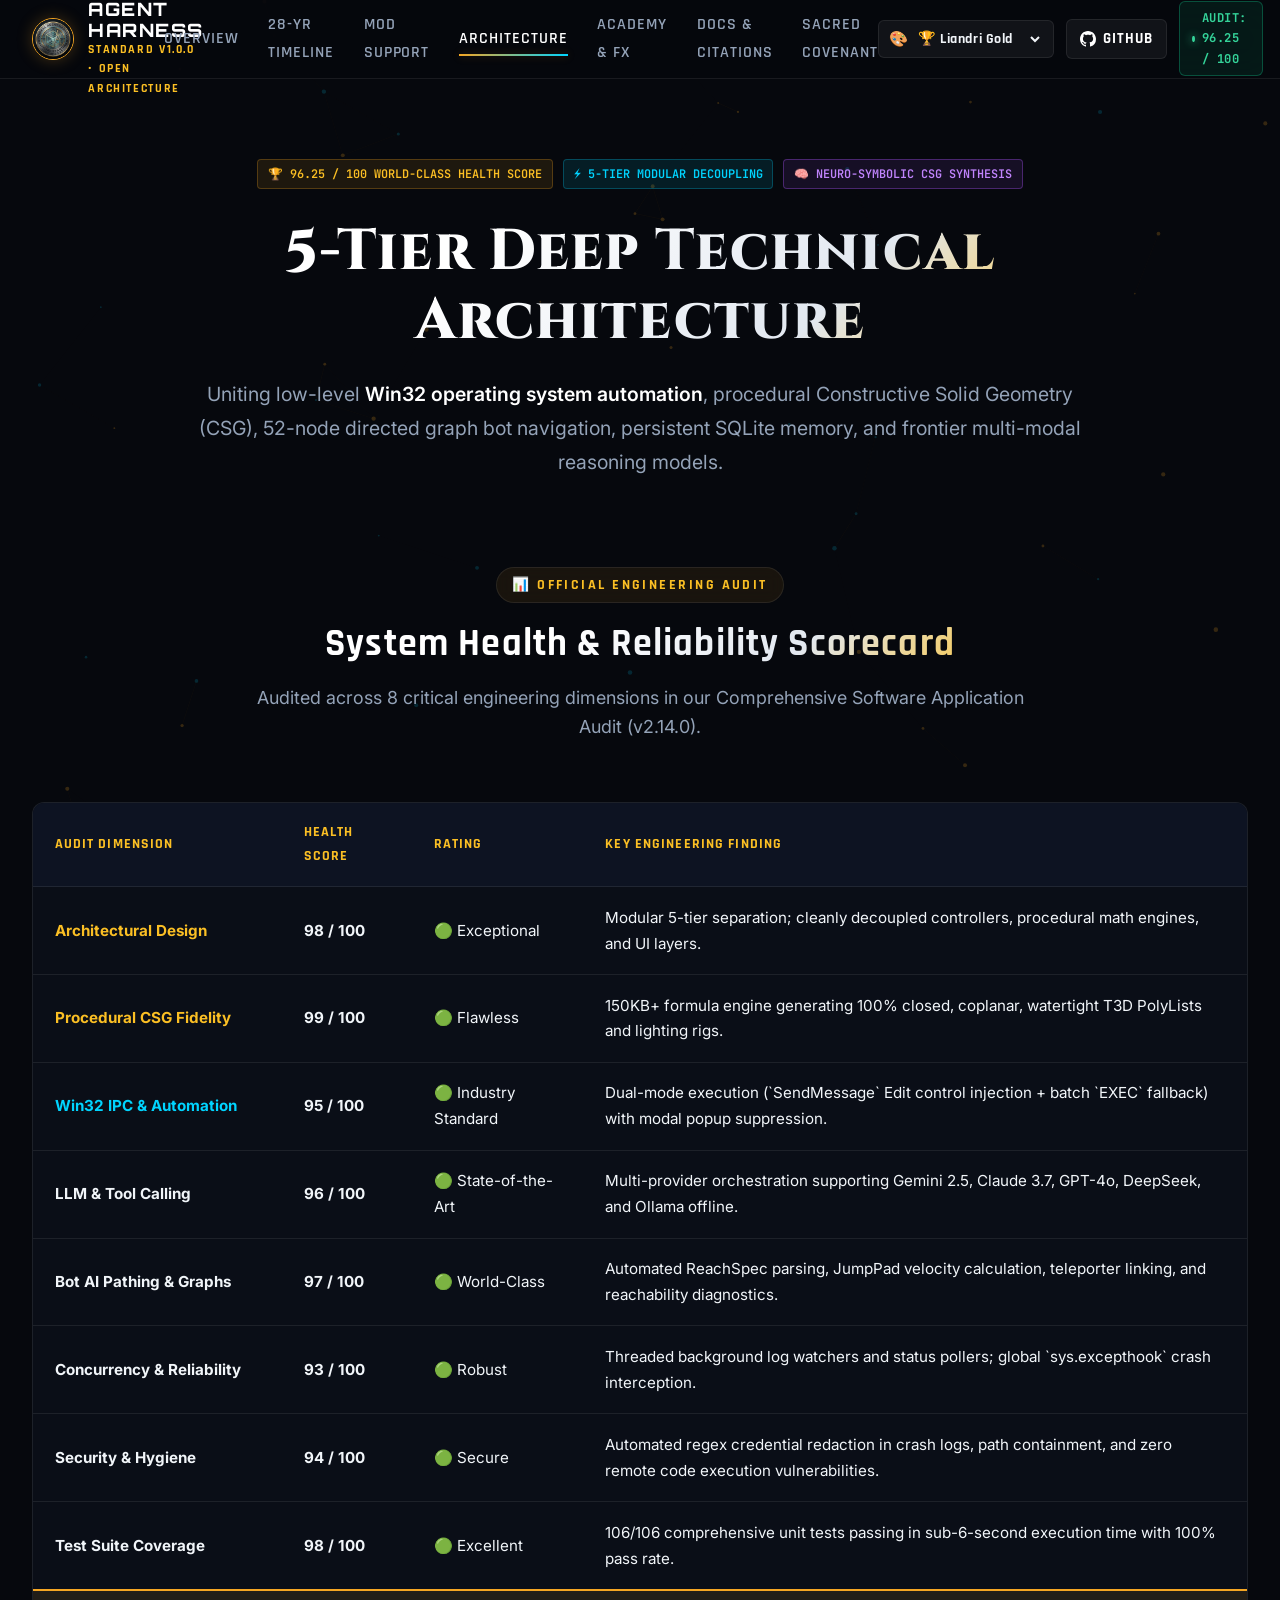
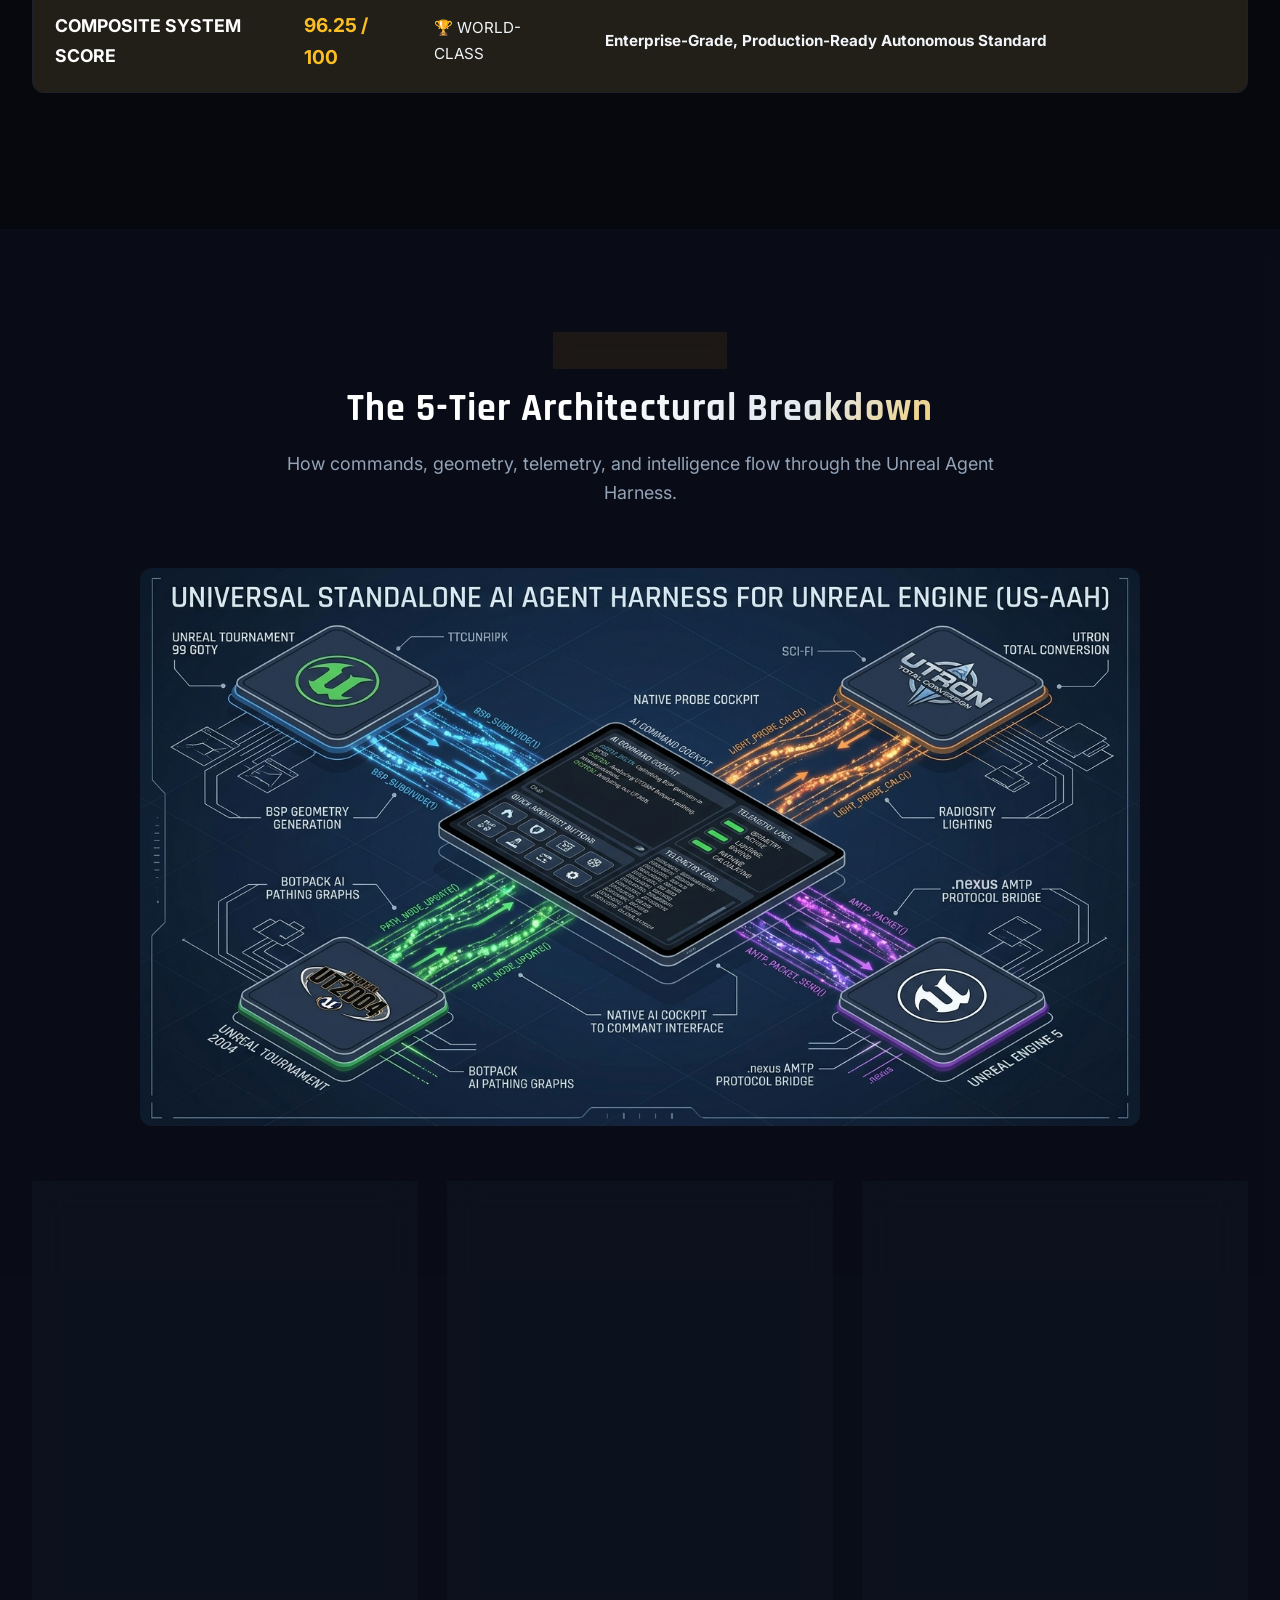
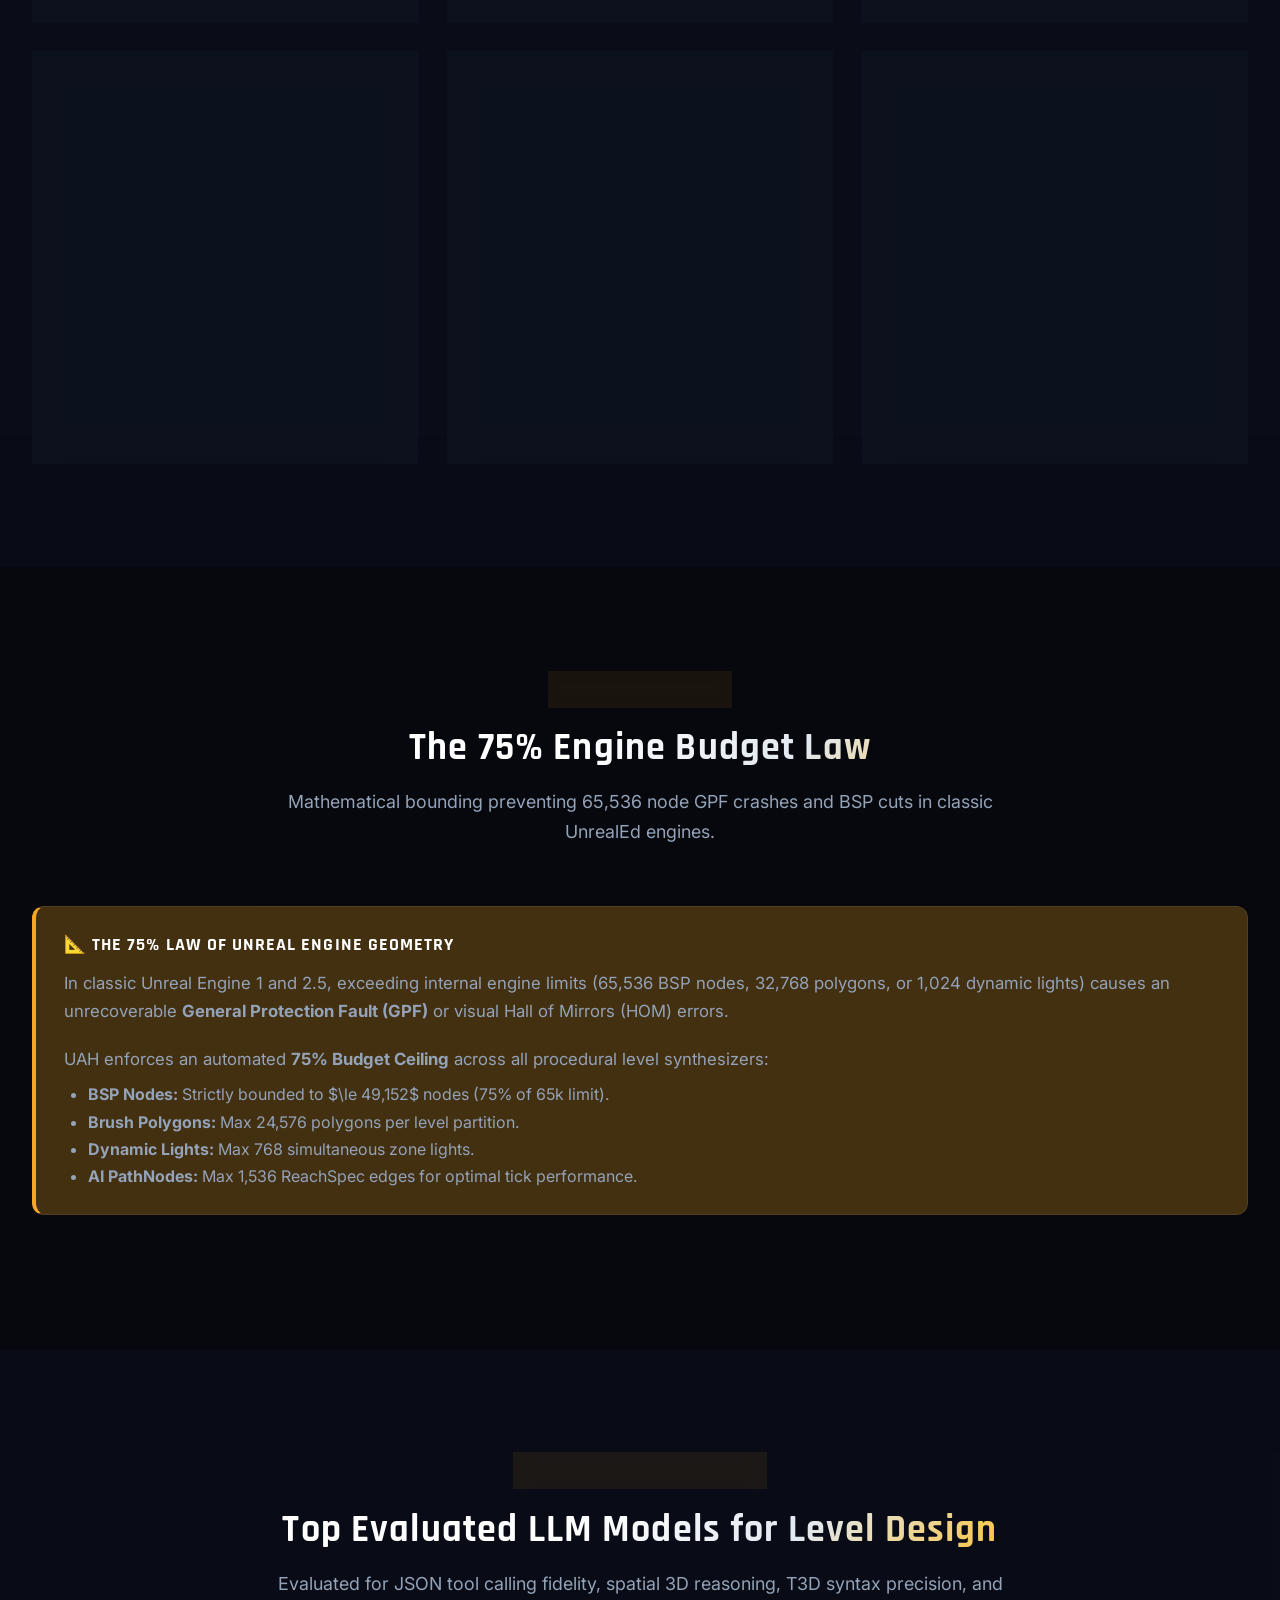
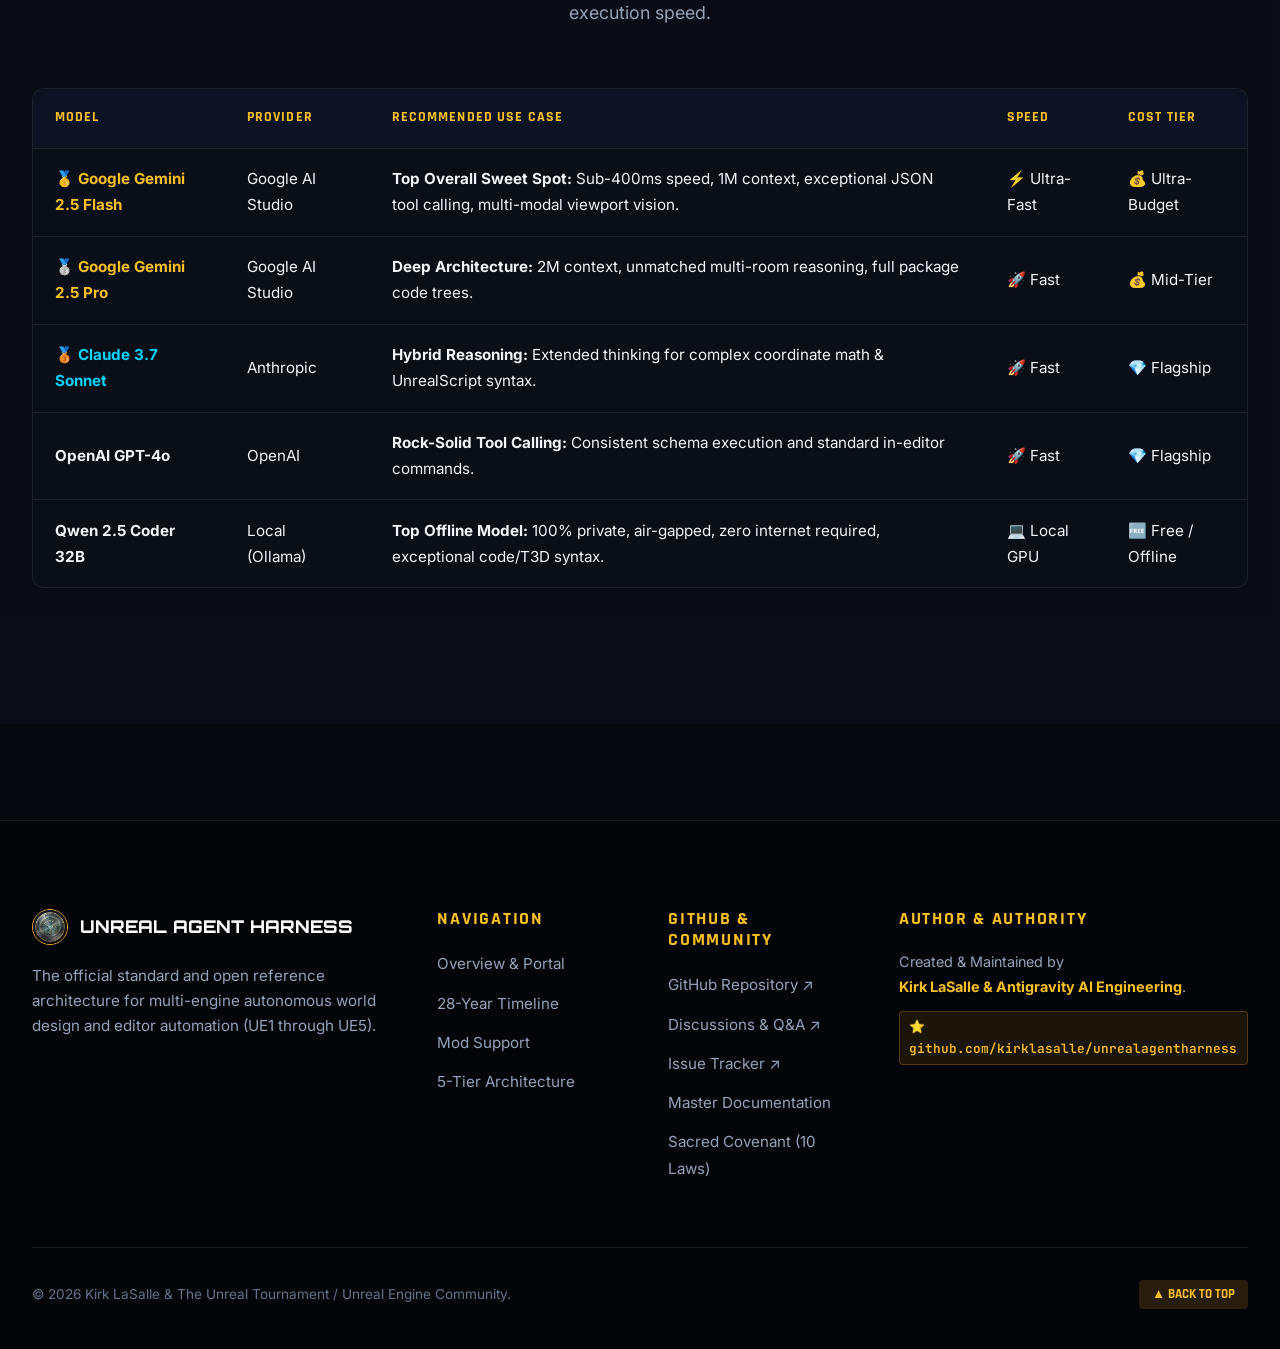
==== public_html/architecture.html @ e8def286 "feat(v3.1.0): luxury multi-theme public web suite, 28-year Unreal Continuum, universal mod support &" ====
<!DOCTYPE html>
<html lang="en">
<head>
  <meta charset="UTF-8">
  <meta name="viewport" content="width=device-width, initial-scale=1.0">
  <title>5-Tier Architecture & Engineering Audit — Unreal Agent Harness</title>
  <meta name="description" content="Technical audit, 5-tier architecture map, zero-overhead Win32 IPC, 75% Engine Budget Law, and Top 20 LLM benchmark matrix of Unreal Agent Harness.">
  <link rel="stylesheet" href="css/style.css">
  <link rel="icon" type="image/jpeg" href="images/uah_seal_circular.jpg">
</head>
<body>

  <!-- ==========================================================================
       TOP NAVIGATION BAR
       ========================================================================== -->
  <header class="navbar">
    <div class="container navbar-inner">
      <a href="index.html" class="nav-brand">
        <img src="images/uah_seal_circular.jpg" alt="UAH Official Certified Seal" class="brand-logo">
        <div class="brand-text">
          <span class="brand-name">UNREAL AGENT HARNESS</span>
          <span class="brand-tagline">STANDARD v1.0.0 • OPEN ARCHITECTURE</span>
        </div>
      </a>

      <nav>
        <ul class="nav-links">
          <li><a href="index.html" class="nav-link">Overview</a></li>
          <li><a href="timeline.html" class="nav-link">28-Yr Timeline</a></li>
          <li><a href="mods.html" class="nav-link">Mod Support</a></li>
          <li><a href="architecture.html" class="nav-link active">Architecture</a></li>
          <li><a href="academy.html" class="nav-link">Academy & FX</a></li>
          <li><a href="docs.html" class="nav-link">Docs & Citations</a></li>
          <li><a href="covenant.html" class="nav-link">Sacred Covenant</a></li>
        </ul>
      </nav>

      <div class="nav-cta-group">
        <div class="theme-selector-wrap" title="Switch Unreal Era Visual Style">
          <span style="font-size: 0.95rem;">🎨</span>
          <select class="theme-select-input" aria-label="Visual Style Theme Selector">
            <option value="liandri">🏆 Liandri Gold</option>
            <option value="napali">🌿 Na Pali 1998</option>
            <option value="ue5">🌌 UE5 Nanite</option>
            <option value="retro">📟 1998 Retro</option>
            <option value="skaarj">🛸 Skaarj Orbital</option>
          </select>
        </div>
        <a href="https://github.com/kirklasalle/unrealagentharness" target="_blank" rel="noopener" class="btn-gh" title="Official GitHub Repository">
          <svg height="16" width="16" viewBox="0 0 16 16" fill="currentColor" style="vertical-align: middle;"><path d="M8 0C3.58 0 0 3.58 0 8c0 3.54 2.29 6.53 5.47 7.59.4.07.55-.17.55-.38 0-.19-.01-.82-.01-1.49-2.01.37-2.53-.49-2.69-.94-.09-.23-.48-.94-.82-1.13-.28-.15-.68-.52-.01-.53.63-.01 1.08.58 1.23.82.72 1.21 1.87.87 2.33.66.07-.52.28-.87.51-1.07-1.78-.2-3.64-.89-3.64-3.95 0-.87.31-1.59.82-2.15-.08-.2-.36-1.02.08-2.12 0 0 .67-.21 2.2.82.64-.18 1.32-.27 2-.27.68 0 1.36.09 2 .27 1.53-1.04 2.2-.82 2.2-.82.44 1.1.16 1.92.08 2.12.51.56.82 1.27.82 2.15 0 3.07-1.87 3.75-3.65 3.95.29.25.54.73.54 1.48 0 1.07-.01 1.93-.01 2.2 0 .21.15.46.55.38A8.013 8.013 0 0016 8c0-4.42-3.58-8-8-8z"></path></svg>
          <span>GitHub</span>
        </a>
        <div class="badge-audit">
          <span class="badge-audit-dot"></span>
          <span>AUDIT: 96.25 / 100</span>
        </div>
        <button class="nav-toggle" aria-label="Toggle navigation menu">☰</button>
      </div>
    </div>
  </header>

  <!-- ==========================================================================
       ARCHITECTURE HERO
       ========================================================================== -->
  <section class="hero" style="padding-bottom: 3rem;">
    <div class="container">
      <div class="hero-content">
        <div class="hero-badges-strip">
          <span class="badge badge-gold">🏆 96.25 / 100 WORLD-CLASS HEALTH SCORE</span>
          <span class="badge badge-cyan">⚡ 5-TIER MODULAR DECOUPLING</span>
          <span class="badge badge-purple">🧠 NEURO-SYMBOLIC CSG SYNTHESIS</span>
        </div>

        <h1 class="hero-title">5-Tier Deep Technical Architecture</h1>
        <p class="hero-lead">
          Uniting low-level <strong>Win32 operating system automation</strong>, procedural Constructive Solid Geometry (CSG), 52-node directed graph bot navigation, persistent SQLite memory, and frontier multi-modal reasoning models.
        </p>
      </div>
    </div>
  </section>

  <!-- ==========================================================================
       HEALTH SCORECARD & AUDIT SUMMARY
       ========================================================================== -->
  <section class="section" style="padding-top: 0;">
    <div class="container">
      <div class="section-header">
        <span class="section-tag">📊 Official Engineering Audit</span>
        <h2 class="section-title">System Health & Reliability Scorecard</h2>
        <p class="section-subtitle">
          Audited across 8 critical engineering dimensions in our Comprehensive Software Application Audit (v2.14.0).
        </p>
      </div>

      <div class="table-responsive">
        <table>
          <thead>
            <tr>
              <th>Audit Dimension</th>
              <th>Health Score</th>
              <th>Rating</th>
              <th>Key Engineering Finding</th>
            </tr>
          </thead>
          <tbody>
            <tr>
              <td><strong style="color: var(--gold-light);">Architectural Design</strong></td>
              <td><strong>98 / 100</strong></td>
              <td>🟢 Exceptional</td>
              <td>Modular 5-tier separation; cleanly decoupled controllers, procedural math engines, and UI layers.</td>
            </tr>
            <tr>
              <td><strong style="color: var(--gold-light);">Procedural CSG Fidelity</strong></td>
              <td><strong>99 / 100</strong></td>
              <td>🟢 Flawless</td>
              <td>150KB+ formula engine generating 100% closed, coplanar, watertight T3D PolyLists and lighting rigs.</td>
            </tr>
            <tr>
              <td><strong style="color: var(--cyan-accent);">Win32 IPC & Automation</strong></td>
              <td><strong>95 / 100</strong></td>
              <td>🟢 Industry Standard</td>
              <td>Dual-mode execution (`SendMessage` Edit control injection + batch `EXEC` fallback) with modal popup suppression.</td>
            </tr>
            <tr>
              <td><strong style="color: #c084fc);">LLM & Tool Calling</strong></td>
              <td><strong>96 / 100</strong></td>
              <td>🟢 State-of-the-Art</td>
              <td>Multi-provider orchestration supporting Gemini 2.5, Claude 3.7, GPT-4o, DeepSeek, and Ollama offline.</td>
            </tr>
            <tr>
              <td><strong style="color: #34d399);">Bot AI Pathing & Graphs</strong></td>
              <td><strong>97 / 100</strong></td>
              <td>🟢 World-Class</td>
              <td>Automated ReachSpec parsing, JumpPad velocity calculation, teleporter linking, and reachability diagnostics.</td>
            </tr>
            <tr>
              <td><strong style="color: var(--text-main);">Concurrency & Reliability</strong></td>
              <td><strong>93 / 100</strong></td>
              <td>🟢 Robust</td>
              <td>Threaded background log watchers and status pollers; global `sys.excepthook` crash interception.</td>
            </tr>
            <tr>
              <td><strong style="color: var(--text-main);">Security & Hygiene</strong></td>
              <td><strong>94 / 100</strong></td>
              <td>🟢 Secure</td>
              <td>Automated regex credential redaction in crash logs, path containment, and zero remote code execution vulnerabilities.</td>
            </tr>
            <tr>
              <td><strong style="color: var(--text-main);">Test Suite Coverage</strong></td>
              <td><strong>98 / 100</strong></td>
              <td>🟢 Excellent</td>
              <td>106/106 comprehensive unit tests passing in sub-6-second execution time with 100% pass rate.</td>
            </tr>
            <tr style="background: rgba(245,166,35,0.1); border-top: 2px solid var(--gold-primary);">
              <td><strong style="font-size: 1.1rem; color: #fff;">COMPOSITE SYSTEM SCORE</strong></td>
              <td><strong style="font-size: 1.2rem; color: var(--gold-light);">96.25 / 100</strong></td>
              <td>🏆 WORLD-CLASS</td>
              <td><strong>Enterprise-Grade, Production-Ready Autonomous Standard</strong></td>
            </tr>
          </tbody>
        </table>
      </div>
    </div>
  </section>

  <!-- ==========================================================================
       SYSTEM TOPOLOGY & 5-TIER MAP
       ========================================================================== -->
  <section class="section" style="background: rgba(16, 22, 38, 0.4); border-top: 1px solid var(--border-subtle); border-bottom: 1px solid var(--border-subtle);">
    <div class="container">
      <div class="section-header">
        <span class="section-tag">🗺️ Topology Map</span>
        <h2 class="section-title">The 5-Tier Architectural Breakdown</h2>
        <p class="section-subtitle">
          How commands, geometry, telemetry, and intelligence flow through the Unreal Agent Harness.
        </p>
      </div>

      <div style="text-align: center; margin-bottom: 3.5rem;">
        <img src="images/architecture_matrix.jpg" alt="System Architecture & Multi-Engine Matrix" style="border-radius: 12px; border: 1px solid var(--border-gold); box-shadow: var(--shadow-gold); margin: 0 auto; max-width: 1000px;">
      </div>

      <div class="card-grid-3">
        <div class="feature-card">
          <div class="feature-icon-box">1️⃣</div>
          <h3>Tier 1: Win32 Platform & IPC</h3>
          <p><strong>Module:</strong> <code>core/engine_controller.py</code></p>
          <p>Top-level window enumeration (<code>EnumWindows</code>) resolving <code>WUnrealEd</code> and UnrealEd window classes across process spaces; direct synchronous command dispatching via <code>win32gui.SendMessage</code>; modal dialog auto-dismissal; and sub-10ms latency.</p>
        </div>

        <div class="feature-card">
          <div class="feature-icon-box cyan">2️⃣</div>
          <h3>Tier 2: Procedural CSG Math</h3>
          <p><strong>Module:</strong> <code>core/formula_engine.py</code></p>
          <p>150KB+ procedural generation library producing 100% coplanar, watertight Unreal Text 3D (<code>.t3d</code>) assets. Enforces strict clockwise vertex winding and computes 8-bit HSV radiosity lighting rigs.</p>
        </div>

        <div class="feature-card">
          <div class="feature-icon-box purple">3️⃣</div>
          <h3>Tier 3: Bot AI Navigation</h3>
          <p><strong>Module:</strong> <code>core/pathing_engine.py</code></p>
          <p>Constructs directed graph <code>ReachSpec</code> navigation lattices (52+ nodes), calculates parabolic jump pad velocities ($V_x, V_y, V_z$), links teleporter pairs, and verifies complete bot combat reachability.</p>
        </div>

        <div class="feature-card">
          <div class="feature-icon-box green">4️⃣</div>
          <h3>Tier 4: Intelligence Matrix</h3>
          <p><strong>Module:</strong> <code>core/llm_engine.py</code></p>
          <p>Multi-provider LLM driver with native tool calling supporting Google Gemini 2.5 Flash/Pro, Anthropic Claude 3.7 Sonnet, OpenAI GPT-4o, and 100% private offline runtimes via Ollama Qwen 2.5 Coder 32B.</p>
        </div>

        <div class="feature-card">
          <div class="feature-icon-box">5️⃣</div>
          <h3>Tier 5: Presentation & API</h3>
          <p><strong>Modules:</strong> <code>ui/</code> & <code>server/</code></p>
          <p>Zero-Chromium native Win32/Tkinter companion cockpit (&lt; 35MB RAM footprint) and FastAPI REST/WebSocket server (Port 9090) for external automation and IDE integration.</p>
        </div>

        <div class="feature-card">
          <div class="feature-icon-box cyan">🧠</div>
          <h3>Wisdom Store & Skill Genesis</h3>
          <p><strong>Module:</strong> <code>core/memory_engine.py</code></p>
          <p>Lifelong SQLite vector memory storing parameterized architectural recipes (<code>.uah_skill</code>) and providing full-text RAG over 25+ master guides.</p>
        </div>
      </div>
    </div>
  </section>

  <!-- ==========================================================================
       THE 75% ENGINE BUDGET LAW
       ========================================================================== -->
  <section class="section">
    <div class="container">
      <div class="section-header">
        <span class="section-tag">⚖️ Geometric Law</span>
        <h2 class="section-title">The 75% Engine Budget Law</h2>
        <p class="section-subtitle">
          Mathematical bounding preventing 65,536 node GPF crashes and BSP cuts in classic UnrealEd engines.
        </p>
      </div>

      <div class="callout callout-law">
        <div class="callout-title">📐 The 75% Law of Unreal Engine Geometry</div>
        <p>
          In classic Unreal Engine 1 and 2.5, exceeding internal engine limits (65,536 BSP nodes, 32,768 polygons, or 1,024 dynamic lights) causes an unrecoverable <strong>General Protection Fault (GPF)</strong> or visual Hall of Mirrors (HOM) errors.
        </p>
        <p style="margin-bottom: 0;">
          UAH enforces an automated <strong>75% Budget Ceiling</strong> across all procedural level synthesizers:
        </p>
        <ul style="margin-top: 0.5rem; margin-left: 1.5rem; color: var(--text-muted);">
          <li><strong>BSP Nodes:</strong> Strictly bounded to $\le 49,152$ nodes (75% of 65k limit).</li>
          <li><strong>Brush Polygons:</strong> Max 24,576 polygons per level partition.</li>
          <li><strong>Dynamic Lights:</strong> Max 768 simultaneous zone lights.</li>
          <li><strong>AI PathNodes:</strong> Max 1,536 ReachSpec edges for optimal tick performance.</li>
        </ul>
      </div>
    </div>
  </section>

  <!-- ==========================================================================
       TOP 20 LLM BENCHMARK MATRIX
       ========================================================================== -->
  <section class="section" style="background: rgba(16, 22, 38, 0.4); border-top: 1px solid var(--border-subtle);">
    <div class="container">
      <div class="section-header">
        <span class="section-tag">🧠 AI Intelligence Matrix</span>
        <h2 class="section-title">Top Evaluated LLM Models for Level Design</h2>
        <p class="section-subtitle">
          Evaluated for JSON tool calling fidelity, spatial 3D reasoning, T3D syntax precision, and execution speed.
        </p>
      </div>

      <div class="table-responsive">
        <table>
          <thead>
            <tr>
              <th>Model</th>
              <th>Provider</th>
              <th>Recommended Use Case</th>
              <th>Speed</th>
              <th>Cost Tier</th>
            </tr>
          </thead>
          <tbody>
            <tr>
              <td><strong style="color: var(--gold-light);">🥇 Google Gemini 2.5 Flash</strong></td>
              <td>Google AI Studio</td>
              <td><strong>Top Overall Sweet Spot:</strong> Sub-400ms speed, 1M context, exceptional JSON tool calling, multi-modal viewport vision.</td>
              <td>⚡ Ultra-Fast</td>
              <td>💰 Ultra-Budget</td>
            </tr>
            <tr>
              <td><strong style="color: var(--gold-light);">🥈 Google Gemini 2.5 Pro</strong></td>
              <td>Google AI Studio</td>
              <td><strong>Deep Architecture:</strong> 2M context, unmatched multi-room reasoning, full package code trees.</td>
              <td>🚀 Fast</td>
              <td>💰 Mid-Tier</td>
            </tr>
            <tr>
              <td><strong style="color: var(--cyan-accent);">🥉 Claude 3.7 Sonnet</strong></td>
              <td>Anthropic</td>
              <td><strong>Hybrid Reasoning:</strong> Extended thinking for complex coordinate math & UnrealScript syntax.</td>
              <td>🚀 Fast</td>
              <td>💎 Flagship</td>
            </tr>
            <tr>
              <td><strong style="color: var(--text-main);">OpenAI GPT-4o</strong></td>
              <td>OpenAI</td>
              <td><strong>Rock-Solid Tool Calling:</strong> Consistent schema execution and standard in-editor commands.</td>
              <td>🚀 Fast</td>
              <td>💎 Flagship</td>
            </tr>
            <tr>
              <td><strong style="color: #34d399);">Qwen 2.5 Coder 32B</strong></td>
              <td>Local (Ollama)</td>
              <td><strong>Top Offline Model:</strong> 100% private, air-gapped, zero internet required, exceptional code/T3D syntax.</td>
              <td>💻 Local GPU</td>
              <td>🆓 Free / Offline</td>
            </tr>
          </tbody>
        </table>
      </div>
    </div>
  </section>

  <!-- ==========================================================================
       FOOTER
       ========================================================================== -->
  <footer class="footer">
    <div class="container">
      <div class="footer-grid">
        <div class="footer-brand">
          <div style="display: flex; align-items: center; gap: 0.75rem;">
            <img src="images/uah_seal_circular.jpg" alt="UAH Official Seal" style="width: 36px; height: 36px; border-radius: 50%; border: 1px solid var(--gold-primary);">
            <span style="font-family: var(--font-cyber); font-weight: 800; font-size: 1.1rem; color: #fff;">UNREAL AGENT HARNESS</span>
          </div>
          <p>The official standard and open reference architecture for multi-engine autonomous world design and editor automation (UE1 through UE5).</p>
        </div>

        <div>
          <h4 class="footer-title">Navigation</h4>
          <ul class="footer-links">
            <li><a href="index.html" class="footer-link">Overview & Portal</a></li>
            <li><a href="timeline.html" class="footer-link">28-Year Timeline</a></li>
            <li><a href="mods.html" class="footer-link">Mod Support</a></li>
            <li><a href="architecture.html" class="footer-link">5-Tier Architecture</a></li>
          </ul>
        </div>

        <div>
          <h4 class="footer-title">GitHub & Community</h4>
          <ul class="footer-links">
            <li><a href="https://github.com/kirklasalle/unrealagentharness" target="_blank" rel="noopener" class="footer-link">GitHub Repository ↗</a></li>
            <li><a href="https://github.com/kirklasalle/unrealagentharness/discussions" target="_blank" rel="noopener" class="footer-link">Discussions & Q&A ↗</a></li>
            <li><a href="https://github.com/kirklasalle/unrealagentharness/issues" target="_blank" rel="noopener" class="footer-link">Issue Tracker ↗</a></li>
            <li><a href="docs.html" class="footer-link">Master Documentation</a></li>
            <li><a href="covenant.html" class="footer-link">Sacred Covenant (10 Laws)</a></li>
          </ul>
        </div>

        <div>
          <h4 class="footer-title">Author & Authority</h4>
          <p style="font-size: 0.9rem; color: var(--text-muted); margin-bottom: 0.75rem;">
            Created & Maintained by<br>
            <strong style="color: var(--gold-light);">Kirk LaSalle & Antigravity AI Engineering</strong>.
          </p>
          <a href="https://github.com/kirklasalle/unrealagentharness" target="_blank" rel="noopener" class="badge badge-gold" style="font-size: 0.8rem; text-decoration: none;">
            ⭐ github.com/kirklasalle/unrealagentharness
          </a>
        </div>
      </div>

      <div class="footer-bottom">
        <div>&copy; 2026 Kirk LaSalle & The Unreal Tournament / Unreal Engine Community.</div>
        <button id="backToTopBtn" style="background: rgba(245,166,35,0.15); border: 1px solid var(--border-gold); color: var(--gold-light); padding: 0.4rem 0.8rem; border-radius: 4px; cursor: pointer; font-family: var(--font-tech); font-weight: 700; opacity: 0; pointer-events: none; transition: all 0.3s;">▲ BACK TO TOP</button>
      </div>
    </div>
  </footer>

  <script src="js/main.js"></script>
</body>
</html>
---- public_html/css/style.css ----
/* ==========================================================================
   UNREAL AGENT HARNESS (UAH) — WORLD-CLASS DESIGN SYSTEM & STYLESHEET
   Architect: Kirk LaSalle & Antigravity AI Engineering
   Theme: Luxury Multi-Theme System • Liandri • Na Pali • UE5 • Retro • Skaarj
   Version: 3.1.0 (UAH Standard Specification)
   ========================================================================== */

@import url('https://fonts.googleapis.com/css2?family=Cinzel:wght@600;700;900&family=Inter:wght@300;400;500;600;700;800&family=JetBrains+Mono:wght@400;500;700&family=Orbitron:wght@600;700;800;900&family=Rajdhani:wght@500;600;700;800&display=swap');

/* ==========================================================================
   THEME 1: LIANDRI TOURNAMENT GOLD (DEFAULT)
   ========================================================================== */
:root, [data-theme="liandri"] {
  --bg-void: #06080d;
  --bg-surface: #0a0e17;
  --bg-surface-elevated: #111726;
  --bg-surface-highlight: #182238;
  
  --glass-header: rgba(6, 8, 13, 0.85);
  --glass-card: rgba(14, 20, 34, 0.65);
  --glass-card-hover: rgba(20, 29, 48, 0.85);
  --glass-border: rgba(255, 255, 255, 0.08);
  --glass-border-hover: rgba(245, 166, 35, 0.45);

  --gold-primary: #f5a623;
  --gold-light: #fbbf24;
  --gold-amber: #d97706;
  --gold-glow: rgba(245, 166, 35, 0.25);
  --gold-glow-intense: rgba(245, 166, 35, 0.55);

  --cyan-accent: #00d4ff;
  --cyan-glow: rgba(0, 212, 255, 0.25);
  --cyan-dim: #0284c7;

  --emerald-status: #10b981;
  --emerald-glow: rgba(16, 185, 129, 0.25);

  --purple-accent: #a855f7;
  --purple-glow: rgba(168, 85, 247, 0.25);

  --text-pure: #ffffff;
  --text-main: #f1f5f9;
  --text-muted: #94a3b8;
  --text-dim: #64748b;
  --text-gold: #fbbf24;
  --text-cyan: #38bdf8;

  --font-display: 'Cinzel', serif;
  --font-tech: 'Rajdhani', -apple-system, sans-serif;
  --font-cyber: 'Orbitron', -apple-system, sans-serif;
  --font-body: 'Inter', -apple-system, BlinkMacSystemFont, "Segoe UI", Roboto, sans-serif;
  --font-mono: 'JetBrains Mono', monospace;

  --max-width: 1280px;
  --radius-sm: 6px;
  --radius-md: 12px;
  --radius-lg: 18px;
  --radius-pill: 9999px;

  --shadow-subtle: 0 4px 20px rgba(0, 0, 0, 0.5);
  --shadow-card: 0 10px 30px -10px rgba(0, 0, 0, 0.7);
  --shadow-glow-gold: 0 0 25px rgba(245, 166, 35, 0.2);
  --shadow-glow-cyan: 0 0 25px rgba(0, 212, 255, 0.2);

  --transition-fast: 0.2s cubic-bezier(0.16, 1, 0.3, 1);
  --transition-smooth: 0.35s cubic-bezier(0.16, 1, 0.3, 1);
  --transition-bounce: 0.5s cubic-bezier(0.34, 1.56, 0.64, 1);
}

/* ==========================================================================
   THEME 2: NA PALI MYSTIC SANCTUARY (1998 UNREAL EMERALD & ANCIENT STONE)
   ========================================================================== */
[data-theme="napali"] {
  --bg-void: #050b08;
  --bg-surface: #0a1410;
  --bg-surface-elevated: #0f2019;
  --bg-surface-highlight: #152c22;
  --glass-header: rgba(5, 11, 8, 0.88);
  --glass-card: rgba(10, 20, 16, 0.68);
  --glass-card-hover: rgba(15, 32, 25, 0.88);
  --glass-border: rgba(16, 185, 129, 0.12);
  --glass-border-hover: rgba(16, 185, 129, 0.5);
  --gold-primary: #10b981;
  --gold-light: #34d399;
  --gold-amber: #059669;
  --gold-glow: rgba(16, 185, 129, 0.3);
  --gold-glow-intense: rgba(16, 185, 129, 0.6);
  --cyan-accent: #d4af37;
  --cyan-glow: rgba(212, 175, 55, 0.3);
  --text-gold: #34d399;
  --text-cyan: #fbbf24;
}

/* ==========================================================================
   THEME 3: NANITE & LUMEN FRONTIER (UE5 MONOCHROME LUXURY)
   ========================================================================== */
[data-theme="ue5"] {
  --bg-void: #000000;
  --bg-surface: #09090b;
  --bg-surface-elevated: #121215;
  --bg-surface-highlight: #1c1c22;
  --glass-header: rgba(0, 0, 0, 0.88);
  --glass-card: rgba(18, 18, 22, 0.65);
  --glass-card-hover: rgba(28, 28, 34, 0.85);
  --glass-border: rgba(255, 255, 255, 0.1);
  --glass-border-hover: rgba(255, 255, 255, 0.4);
  --gold-primary: #ffffff;
  --gold-light: #f8fafc;
  --gold-amber: #94a3b8;
  --gold-glow: rgba(255, 255, 255, 0.3);
  --gold-glow-intense: rgba(255, 255, 255, 0.6);
  --cyan-accent: #38bdf8;
  --cyan-glow: rgba(56, 189, 248, 0.3);
  --text-gold: #ffffff;
  --text-cyan: #38bdf8;
}

/* ==========================================================================
   THEME 4: 1998 UNREALED RETRO TERMINAL (PHOSPHOR AMBER & SCANLINES)
   ========================================================================== */
[data-theme="retro"] {
  --bg-void: #040502;
  --bg-surface: #0a0d06;
  --bg-surface-elevated: #11170a;
  --bg-surface-highlight: #19220f;
  --glass-header: rgba(4, 5, 2, 0.9);
  --glass-card: rgba(10, 13, 6, 0.72);
  --glass-card-hover: rgba(17, 23, 10, 0.9);
  --glass-border: rgba(234, 179, 8, 0.15);
  --glass-border-hover: rgba(234, 179, 8, 0.55);
  --gold-primary: #eab308;
  --gold-light: #fde047;
  --gold-amber: #ca8a04;
  --gold-glow: rgba(234, 179, 8, 0.35);
  --gold-glow-intense: rgba(234, 179, 8, 0.65);
  --cyan-accent: #84cc16;
  --cyan-glow: rgba(132, 204, 22, 0.35);
  --text-gold: #fde047;
  --text-cyan: #a3e635;
}

/* ==========================================================================
   THEME 5: DEEP SPACE SKAARJ ORBITAL (COSMIC COBALT & CRIMSON)
   ========================================================================== */
[data-theme="skaarj"] {
  --bg-void: #04060e;
  --bg-surface: #080d1c;
  --bg-surface-elevated: #0f162e;
  --bg-surface-highlight: #162040;
  --glass-header: rgba(4, 6, 14, 0.88);
  --glass-card: rgba(8, 13, 28, 0.7);
  --glass-card-hover: rgba(15, 22, 46, 0.9);
  --glass-border: rgba(59, 130, 246, 0.15);
  --glass-border-hover: rgba(239, 68, 68, 0.5);
  --gold-primary: #ef4444;
  --gold-light: #f87171;
  --gold-amber: #dc2626;
  --gold-glow: rgba(239, 68, 68, 0.35);
  --gold-glow-intense: rgba(239, 68, 68, 0.65);
  --cyan-accent: #3b82f6;
  --cyan-glow: rgba(59, 130, 246, 0.35);
  --text-gold: #f87171;
  --text-cyan: #60a5fa;
}

/* ==========================================================================
   RESET & FOUNDATIONS
   ========================================================================== */
*, *::before, *::after {
  box-sizing: border-box;
  margin: 0;
  padding: 0;
}

html {
  scroll-behavior: smooth;
  color-scheme: dark;
  background-color: var(--bg-void);
  font-size: 16px;
  transition: background-color var(--transition-smooth);
}

body {
  font-family: var(--font-body);
  color: var(--text-main);
  background-color: var(--bg-void);
  line-height: 1.7;
  overflow-x: hidden;
  -webkit-font-smoothing: antialiased;
  -moz-osx-font-smoothing: grayscale;
  position: relative;
  transition: background-color var(--transition-smooth), color var(--transition-smooth);
}

/* Subtle Cyber-Grid & Scanline Ambient Canvas */
#cyberCanvas {
  position: fixed;
  top: 0;
  left: 0;
  width: 100vw;
  height: 100vh;
  pointer-events: none;
  z-index: 0;
  opacity: 0.45;
}

/* Ambient Radial Light Spots (Unreal Lighting Simulation) */
.ambient-glow-top {
  position: absolute;
  top: -100px;
  left: 50%;
  transform: translateX(-50%);
  width: 800px;
  height: 400px;
  background: radial-gradient(ellipse at center, var(--gold-glow) 0%, var(--cyan-glow) 50%, transparent 80%);
  filter: blur(80px);
  pointer-events: none;
  z-index: 0;
  transition: background var(--transition-smooth);
}

/* Typography Hierarchy */
h1, h2, h3, h4, h5, h6 {
  font-family: var(--font-tech);
  color: var(--text-pure);
  letter-spacing: 0.03em;
  font-weight: 700;
  line-height: 1.2;
}

h1 {
  font-family: var(--font-display);
  font-size: clamp(2.4rem, 4.5vw, 3.8rem);
  font-weight: 800;
  letter-spacing: 0.02em;
}

h2 {
  font-size: clamp(1.8rem, 3vw, 2.5rem);
  font-weight: 700;
}

h3 {
  font-size: 1.35rem;
  font-weight: 700;
  color: var(--text-gold);
  letter-spacing: 0.04em;
}

p {
  margin-bottom: 1.2rem;
  color: var(--text-muted);
  font-size: 1.05rem;
  font-weight: 400;
}

a {
  color: var(--gold-light);
  text-decoration: none;
  transition: all var(--transition-fast);
}

a:hover {
  color: #ffffff;
  text-shadow: 0 0 10px var(--gold-glow);
}

img {
  max-width: 100%;
  height: auto;
  display: block;
}

/* ==========================================================================
   CONTAINER & SECTION LAYOUT (CLEAN, AIRY, UNCLUTTERED)
   ========================================================================== */
.container {
  width: 100%;
  max-width: var(--max-width);
  margin: 0 auto;
  padding: 0 2rem;
  position: relative;
  z-index: 1;
}

.section {
  padding: 6.5rem 0;
  position: relative;
  z-index: 1;
}

.section-header {
  text-align: center;
  max-width: 780px;
  margin: 0 auto 3.75rem;
}

.section-tag {
  display: inline-flex;
  align-items: center;
  gap: 0.5rem;
  font-family: var(--font-tech);
  font-size: 0.85rem;
  font-weight: 700;
  text-transform: uppercase;
  letter-spacing: 0.18em;
  color: var(--gold-light);
  background: rgba(245, 166, 35, 0.08);
  border: 1px solid var(--glass-border);
  padding: 0.35rem 0.95rem;
  border-radius: var(--radius-pill);
  margin-bottom: 1.1rem;
  backdrop-filter: blur(8px);
}

.section-title {
  margin-bottom: 1rem;
  background: linear-gradient(135deg, #ffffff 40%, #e2e8f0 70%, var(--gold-light) 100%);
  -webkit-background-clip: text;
  -webkit-text-fill-color: transparent;
}

.section-subtitle {
  font-size: 1.12rem;
  color: var(--text-muted);
  line-height: 1.65;
  font-weight: 400;
}

/* ==========================================================================
   NAVIGATION BAR & THEME SWITCHER
   ========================================================================== */
.navbar {
  position: sticky;
  top: 0;
  z-index: 1000;
  background: var(--glass-header);
  backdrop-filter: blur(20px);
  -webkit-backdrop-filter: blur(20px);
  border-bottom: 1px solid var(--glass-border);
  transition: all var(--transition-fast);
}

.navbar-inner {
  display: flex;
  align-items: center;
  justify-content: space-between;
  height: 4.85rem;
}

.nav-brand {
  display: flex;
  align-items: center;
  gap: 0.9rem;
  text-decoration: none;
}

.brand-logo {
  width: 42px;
  height: 42px;
  border-radius: 50%;
  border: 1.5px solid var(--gold-primary);
  box-shadow: 0 0 16px var(--gold-glow);
  object-fit: cover;
  transition: transform var(--transition-fast);
}

.nav-brand:hover .brand-logo {
  transform: rotate(15deg) scale(1.05);
}

.brand-text {
  display: flex;
  flex-direction: column;
}

.brand-name {
  font-family: var(--font-cyber);
  font-size: 1.15rem;
  font-weight: 800;
  letter-spacing: 0.08em;
  color: #fff;
  line-height: 1.1;
}

.brand-tagline {
  font-family: var(--font-tech);
  font-size: 0.72rem;
  font-weight: 700;
  letter-spacing: 0.14em;
  color: var(--gold-light);
  text-transform: uppercase;
}

.nav-links {
  display: flex;
  align-items: center;
  gap: 1.85rem;
  list-style: none;
}

.nav-link {
  font-family: var(--font-tech);
  font-size: 1.02rem;
  font-weight: 600;
  letter-spacing: 0.06em;
  text-transform: uppercase;
  color: var(--text-muted);
  position: relative;
  padding: 0.4rem 0;
  transition: color var(--transition-fast);
}

.nav-link:hover, .nav-link.active {
  color: #ffffff;
}

.nav-link::after {
  content: '';
  position: absolute;
  bottom: 0;
  left: 0;
  width: 0;
  height: 2px;
  background: linear-gradient(90deg, var(--gold-primary), var(--cyan-accent));
  transition: width var(--transition-smooth);
  box-shadow: 0 0 8px var(--gold-glow);
}

.nav-link:hover::after, .nav-link.active::after {
  width: 100%;
}

.nav-cta-group {
  display: flex;
  align-items: center;
  gap: 0.75rem;
}

/* Theme Switcher Control */
.theme-selector-wrap {
  display: flex;
  align-items: center;
  gap: 0.4rem;
  background: rgba(255, 255, 255, 0.05);
  border: 1px solid var(--glass-border);
  padding: 0.3rem 0.6rem;
  border-radius: var(--radius-sm);
  transition: all var(--transition-fast);
}

.theme-selector-wrap:hover {
  border-color: var(--gold-primary);
  box-shadow: 0 0 12px var(--gold-glow);
}

.theme-select-input {
  background: transparent;
  border: none;
  color: var(--text-main);
  font-family: var(--font-tech);
  font-size: 0.88rem;
  font-weight: 700;
  cursor: pointer;
  outline: none;
  letter-spacing: 0.04em;
}

.theme-select-input option {
  background: #090e18;
  color: #ffffff;
  font-family: var(--font-body);
}

.badge-audit {
  display: flex;
  align-items: center;
  gap: 0.45rem;
  background: rgba(16, 185, 129, 0.1);
  border: 1px solid rgba(16, 185, 129, 0.35);
  color: #34d399;
  font-family: var(--font-mono);
  font-size: 0.76rem;
  font-weight: 700;
  padding: 0.35rem 0.75rem;
  border-radius: var(--radius-sm);
  letter-spacing: 0.04em;
}

.badge-audit-dot {
  width: 6px;
  height: 6px;
  background-color: #34d399;
  border-radius: 50%;
  box-shadow: 0 0 8px #34d399;
  animation: pulse-dot 2s infinite ease-in-out;
}

@keyframes pulse-dot {
  0%, 100% { opacity: 1; transform: scale(1); }
  50% { opacity: 0.3; transform: scale(0.7); }
}

.nav-toggle {
  display: none;
  background: rgba(255,255,255,0.06);
  border: 1px solid var(--glass-border);
  color: var(--text-main);
  font-size: 1.4rem;
  padding: 0.4rem 0.65rem;
  border-radius: var(--radius-sm);
  cursor: pointer;
}

/* ==========================================================================
   BUTTONS & CYBERNETIC CONTROLS
   ========================================================================== */
.btn {
  display: inline-flex;
  align-items: center;
  justify-content: center;
  gap: 0.6rem;
  font-family: var(--font-tech);
  font-size: 1rem;
  font-weight: 700;
  letter-spacing: 0.08em;
  text-transform: uppercase;
  padding: 0.75rem 1.65rem;
  border-radius: var(--radius-sm);
  cursor: pointer;
  transition: all var(--transition-fast);
  border: 1px solid transparent;
  text-decoration: none;
  position: relative;
  overflow: hidden;
}

.btn-primary {
  background: linear-gradient(135deg, var(--gold-primary) 0%, var(--gold-amber) 100%);
  color: #06080d;
  font-weight: 800;
  box-shadow: 0 4px 20px var(--gold-glow);
  border-color: rgba(255, 255, 255, 0.2);
}

.btn-primary:hover {
  transform: translateY(-2px);
  box-shadow: 0 8px 25px var(--gold-glow-intense);
  color: #000;
}

.btn-secondary {
  background: rgba(255, 255, 255, 0.04);
  color: var(--text-main);
  border-color: var(--glass-border);
  backdrop-filter: blur(10px);
}

.btn-secondary:hover {
  background: rgba(255, 255, 255, 0.08);
  border-color: rgba(255, 255, 255, 0.25);
  color: #ffffff;
  transform: translateY(-2px);
}

.btn-cyan {
  background: rgba(0, 212, 255, 0.08);
  color: var(--cyan-accent);
  border-color: var(--cyan-glow);
}

.btn-cyan:hover {
  background: rgba(0, 212, 255, 0.16);
  border-color: var(--cyan-accent);
  box-shadow: 0 0 20px var(--cyan-glow);
  transform: translateY(-2px);
}

.btn-gh {
  display: inline-flex;
  align-items: center;
  gap: 0.45rem;
  background: rgba(255, 255, 255, 0.05);
  border: 1px solid var(--glass-border);
  color: #ffffff;
  padding: 0.4rem 0.85rem;
  border-radius: var(--radius-sm);
  font-family: var(--font-tech);
  font-size: 0.92rem;
  font-weight: 700;
  text-transform: uppercase;
  letter-spacing: 0.06em;
  transition: all var(--transition-fast);
}

.btn-gh:hover {
  background: rgba(255, 255, 255, 0.12);
  border-color: var(--gold-primary);
  color: var(--gold-light);
  box-shadow: 0 0 12px var(--gold-glow);
  transform: translateY(-1px);
}

/* Badges & Micro-Tags */
.badge {
  display: inline-flex;
  align-items: center;
  gap: 0.35rem;
  font-family: var(--font-mono);
  font-size: 0.74rem;
  font-weight: 600;
  padding: 0.25rem 0.6rem;
  border-radius: 4px;
  background: rgba(255, 255, 255, 0.05);
  border: 1px solid var(--glass-border);
  color: var(--text-muted);
}

.badge-gold {
  background: rgba(245, 166, 35, 0.1);
  border-color: var(--gold-glow);
  color: var(--gold-light);
}

.badge-cyan {
  background: rgba(0, 212, 255, 0.1);
  border-color: var(--cyan-glow);
  color: var(--cyan-accent);
}

.badge-purple {
  background: rgba(168, 85, 247, 0.1);
  border-color: rgba(168, 85, 247, 0.35);
  color: #c084fc;
}

/* ==========================================================================
   HERO SECTION (LUXURY UNREAL GRAND PORTAL)
   ========================================================================== */
.hero {
  padding: 5rem 0 6.5rem;
  position: relative;
  text-align: center;
}

.hero-crest-wrapper {
  margin-bottom: 2.25rem;
  display: inline-block;
  position: relative;
}

.hero-crest-img {
  max-width: min(620px, 90vw);
  margin: 0 auto;
  border-radius: var(--radius-md);
  box-shadow: 0 10px 40px rgba(0, 0, 0, 0.8), 0 0 30px var(--gold-glow);
  border: 1px solid var(--gold-glow);
}

.hero-content {
  max-width: 900px;
  margin: 0 auto;
}

.hero-badges-strip {
  display: flex;
  flex-wrap: wrap;
  justify-content: center;
  gap: 0.65rem;
  margin-bottom: 1.75rem;
}

.hero-title {
  margin-bottom: 1.35rem;
  background: linear-gradient(135deg, #ffffff 30%, #e2e8f0 70%, var(--gold-light) 100%);
  -webkit-background-clip: text;
  -webkit-text-fill-color: transparent;
}

.hero-lead {
  font-size: 1.22rem;
  color: var(--text-muted);
  line-height: 1.75;
  margin-bottom: 2.5rem;
}

.hero-lead strong {
  color: #ffffff;
  font-weight: 600;
}

.hero-actions {
  display: flex;
  flex-wrap: wrap;
  justify-content: center;
  gap: 1rem;
  margin-bottom: 3.5rem;
}

/* Hero Stats Matrix (Streamlined Glass Panels) */
.hero-stats-grid {
  display: grid;
  grid-template-columns: repeat(4, 1fr);
  gap: 1.25rem;
  margin-top: 2rem;
}

.stat-card {
  background: var(--glass-card);
  backdrop-filter: blur(16px);
  -webkit-backdrop-filter: blur(16px);
  border: 1px solid var(--glass-border);
  border-radius: var(--radius-md);
  padding: 1.4rem 1.2rem;
  text-align: center;
  transition: all var(--transition-fast);
  position: relative;
}

.stat-card:hover {
  border-color: var(--glass-border-hover);
  transform: translateY(-3px);
  background: var(--glass-card-hover);
  box-shadow: 0 10px 30px rgba(0, 0, 0, 0.5), var(--shadow-glow-gold);
}

.stat-number {
  font-family: var(--font-cyber);
  font-size: 2rem;
  font-weight: 900;
  color: var(--gold-light);
  line-height: 1.1;
  margin-bottom: 0.3rem;
}

.stat-label {
  font-family: var(--font-tech);
  font-size: 0.88rem;
  font-weight: 600;
  text-transform: uppercase;
  letter-spacing: 0.07em;
  color: var(--text-muted);
}

/* ==========================================================================
   CARDS & MODULAR GRIDS (UNREAL HUD SPOTLIGHT & CLEAN AIR)
   ========================================================================== */
.card-grid-3 {
  display: grid;
  grid-template-columns: repeat(3, 1fr);
  gap: 1.85rem;
}

.card-grid-2 {
  display: grid;
  grid-template-columns: repeat(2, 1fr);
  gap: 2rem;
}

.card-grid-4 {
  display: grid;
  grid-template-columns: repeat(4, 1fr);
  gap: 1.5rem;
}

/* HUD Feature Card (With Cybernetic Corner Bracket Accents) */
.feature-card {
  background: var(--glass-card);
  backdrop-filter: blur(16px);
  -webkit-backdrop-filter: blur(16px);
  border: 1px solid var(--glass-border);
  border-radius: var(--radius-md);
  padding: 2.25rem 2rem;
  transition: all var(--transition-smooth);
  display: flex;
  flex-direction: column;
  position: relative;
  overflow: hidden;
}

/* Subtle corner HUD accents */
.feature-card::before {
  content: '';
  position: absolute;
  top: 0;
  left: 0;
  width: 16px;
  height: 16px;
  border-top: 2px solid var(--gold-glow);
  border-left: 2px solid var(--gold-glow);
  border-top-left-radius: var(--radius-md);
  opacity: 0.6;
  transition: all var(--transition-fast);
}

.feature-card::after {
  content: '';
  position: absolute;
  bottom: 0;
  right: 0;
  width: 16px;
  height: 16px;
  border-bottom: 2px solid var(--cyan-glow);
  border-right: 2px solid var(--cyan-glow);
  border-bottom-right-radius: var(--radius-md);
  opacity: 0.6;
  transition: all var(--transition-fast);
}

.feature-card:hover {
  border-color: var(--glass-border-hover);
  background: var(--glass-card-hover);
  transform: translateY(-4px);
  box-shadow: var(--shadow-card), var(--shadow-glow-gold);
}

.feature-card:hover::before {
  border-color: var(--gold-light);
  width: 24px;
  height: 24px;
  opacity: 1;
}

.feature-card:hover::after {
  border-color: var(--cyan-accent);
  width: 24px;
  height: 24px;
  opacity: 1;
}

.feature-icon-box {
  width: 52px;
  height: 52px;
  border-radius: var(--radius-sm);
  background: var(--glass-border);
  border: 1px solid var(--gold-glow);
  display: flex;
  align-items: center;
  justify-content: center;
  font-size: 1.5rem;
  margin-bottom: 1.35rem;
}

.feature-icon-box.cyan {
  background: rgba(0, 212, 255, 0.08);
  border-color: var(--cyan-glow);
}

.feature-icon-box.purple {
  background: rgba(168, 85, 247, 0.08);
  border-color: rgba(168, 85, 247, 0.3);
}

/* ==========================================================================
   SHOWCASE & GALLERY (ARCHETYPE CARDS)
   ========================================================================== */
.gallery-grid {
  display: grid;
  grid-template-columns: repeat(3, 1fr);
  gap: 1.85rem;
}

.showcase-card {
  background: var(--glass-card);
  backdrop-filter: blur(16px);
  -webkit-backdrop-filter: blur(16px);
  border: 1px solid var(--glass-border);
  border-radius: var(--radius-md);
  overflow: hidden;
  transition: all var(--transition-smooth);
  display: flex;
  flex-direction: column;
}

.showcase-card:hover {
  border-color: var(--glass-border-hover);
  box-shadow: var(--shadow-card), var(--shadow-glow-gold);
  transform: translateY(-4px);
}

.showcase-img-wrap {
  position: relative;
  overflow: hidden;
  height: 230px;
  background: #000;
}

.showcase-img-wrap img {
  width: 100%;
  height: 100%;
  object-fit: cover;
  transition: transform var(--transition-smooth);
}

.showcase-card:hover .showcase-img-wrap img {
  transform: scale(1.04);
}

.showcase-tag {
  position: absolute;
  top: 12px;
  right: 12px;
  background: rgba(6, 8, 13, 0.85);
  backdrop-filter: blur(8px);
  border: 1px solid var(--gold-glow);
  font-family: var(--font-tech);
  font-size: 0.78rem;
  font-weight: 700;
  color: var(--gold-light);
  padding: 0.2rem 0.6rem;
  border-radius: 4px;
  letter-spacing: 0.06em;
}

.showcase-body {
  padding: 1.65rem;
  display: flex;
  flex-direction: column;
  flex-grow: 1;
}

.showcase-title {
  font-size: 1.25rem;
  margin-bottom: 0.6rem;
  color: #ffffff;
}

.showcase-specs {
  display: flex;
  flex-wrap: wrap;
  gap: 0.45rem;
  margin-top: auto;
  padding-top: 1.1rem;
  border-top: 1px solid var(--glass-border);
}

/* ==========================================================================
   CALLOUTS & HIGHLIGHT BARS
   ========================================================================== */
.callout {
  border-radius: var(--radius-md);
  padding: 1.5rem 1.75rem;
  margin: 1.85rem 0;
  background: var(--bg-surface-elevated);
  border-left: 4px solid var(--gold-primary);
  border: 1px solid var(--glass-border);
  border-left-width: 4px;
}

.callout-law {
  border-left-color: var(--gold-primary);
  background: var(--gold-glow);
}

.callout-tip {
  border-left-color: var(--cyan-accent);
  background: var(--cyan-glow);
}

.callout-important {
  border-left-color: #ef4444;
  background: rgba(239, 68, 68, 0.05);
}

.callout-title {
  display: flex;
  align-items: center;
  gap: 0.5rem;
  font-family: var(--font-tech);
  font-size: 1.1rem;
  font-weight: 700;
  text-transform: uppercase;
  letter-spacing: 0.06em;
  margin-bottom: 0.45rem;
  color: #fff;
}

/* ==========================================================================
   CODE BLOCKS & INTERACTIVE TERMINALS
   ========================================================================== */
pre, code {
  font-family: var(--font-mono);
}

pre {
  background: #080c14;
  border: 1px solid var(--glass-border);
  border-radius: var(--radius-md);
  padding: 1.25rem 1.5rem;
  overflow-x: auto;
  margin: 1.25rem 0;
  font-size: 0.9rem;
  line-height: 1.55;
  color: #e2e8f0;
}

code {
  background: rgba(255, 255, 255, 0.06);
  padding: 0.18rem 0.45rem;
  border-radius: 4px;
  font-size: 0.88em;
  color: var(--text-gold);
  border: 1px solid rgba(255, 255, 255, 0.05);
}

pre code {
  background: none;
  padding: 0;
  border: none;
  font-size: inherit;
  color: inherit;
}

.code-header {
  display: flex;
  align-items: center;
  justify-content: space-between;
  background: #0d1320;
  border: 1px solid var(--glass-border);
  border-bottom: none;
  padding: 0.55rem 1.25rem;
  border-radius: var(--radius-md) var(--radius-md) 0 0;
  font-family: var(--font-mono);
  font-size: 0.78rem;
  color: var(--text-muted);
}

.code-header + pre {
  margin-top: 0;
  border-top-left-radius: 0;
  border-top-right-radius: 0;
}

/* ==========================================================================
   TABLES & BENCHMARK MATRICES
   ========================================================================== */
.table-responsive {
  width: 100%;
  overflow-x: auto;
  margin: 2rem 0;
  border-radius: var(--radius-md);
  border: 1px solid var(--glass-border);
  background: var(--bg-surface);
}

table {
  width: 100%;
  border-collapse: collapse;
  text-align: left;
  font-size: 0.95rem;
}

th, td {
  padding: 1.1rem 1.35rem;
  border-bottom: 1px solid var(--glass-border);
}

th {
  background: #0d1322;
  font-family: var(--font-tech);
  font-weight: 700;
  text-transform: uppercase;
  letter-spacing: 0.08em;
  color: var(--gold-light);
  font-size: 0.88rem;
}

tr:last-child td {
  border-bottom: none;
}

tr:hover td {
  background: rgba(245, 166, 35, 0.02);
}

/* ==========================================================================
   TIMELINE (28-YEAR UNREAL CONTINUUM)
   ========================================================================== */
.timeline {
  position: relative;
  max-width: 960px;
  margin: 3.5rem auto;
  padding-left: 2.5rem;
}

.timeline::before {
  content: '';
  position: absolute;
  top: 0;
  bottom: 0;
  left: 20px;
  width: 2px;
  background: linear-gradient(180deg, var(--gold-primary), var(--cyan-accent) 50%, var(--purple-accent));
  opacity: 0.6;
}

.timeline-item {
  position: relative;
  margin-bottom: 3.5rem;
  padding-left: 2.5rem;
}

.timeline-dot {
  position: absolute;
  left: 11px;
  top: 6px;
  width: 20px;
  height: 20px;
  border-radius: 50%;
  background: var(--bg-void);
  border: 2px solid var(--gold-primary);
  box-shadow: 0 0 12px var(--gold-glow);
  z-index: 2;
}

.timeline-dot.cyan {
  border-color: var(--cyan-accent);
  box-shadow: 0 0 12px var(--cyan-glow);
}

.timeline-dot.purple {
  border-color: var(--purple-accent);
  box-shadow: 0 0 12px var(--purple-glow);
}

.timeline-card {
  background: var(--glass-card);
  backdrop-filter: blur(16px);
  -webkit-backdrop-filter: blur(16px);
  border: 1px solid var(--glass-border);
  border-radius: var(--radius-md);
  padding: 2.25rem;
  transition: all var(--transition-smooth);
}

.timeline-card:hover {
  border-color: var(--glass-border-hover);
  transform: translateX(6px);
  box-shadow: var(--shadow-card), var(--shadow-glow-gold);
}

.timeline-year {
  font-family: var(--font-cyber);
  font-size: 1.45rem;
  font-weight: 900;
  color: var(--gold-light);
  margin-bottom: 0.4rem;
}

/* ==========================================================================
   INTERACTIVE LABS & WORKSPACES
   ========================================================================== */
.interactive-box {
  background: var(--glass-card);
  backdrop-filter: blur(20px);
  -webkit-backdrop-filter: blur(20px);
  border: 1px solid var(--glass-border);
  border-radius: var(--radius-md);
  padding: 2.25rem;
  margin: 2.5rem 0;
  box-shadow: var(--shadow-card);
}

.tab-nav {
  display: flex;
  gap: 0.5rem;
  border-bottom: 1px solid var(--glass-border);
  padding-bottom: 0.75rem;
  margin-bottom: 1.5rem;
  overflow-x: auto;
}

.tab-btn {
  background: none;
  border: 1px solid transparent;
  color: var(--text-muted);
  font-family: var(--font-tech);
  font-size: 1rem;
  font-weight: 700;
  padding: 0.45rem 1.15rem;
  border-radius: var(--radius-sm);
  cursor: pointer;
  transition: all var(--transition-fast);
}

.tab-btn.active, .tab-btn:hover {
  background: rgba(245, 166, 35, 0.1);
  border-color: var(--gold-glow);
  color: var(--gold-light);
}

/* ==========================================================================
   CITATIONS & REPO CARDS
   ========================================================================== */
.citation-card {
  background: var(--glass-card);
  backdrop-filter: blur(12px);
  border: 1px solid var(--glass-border);
  border-radius: var(--radius-sm);
  padding: 1.25rem 1.5rem;
  margin-bottom: 0.85rem;
  transition: all var(--transition-fast);
  display: flex;
  justify-content: space-between;
  align-items: center;
  gap: 1rem;
}

.citation-card:hover {
  border-color: var(--cyan-glow);
  background: rgba(0, 212, 255, 0.03);
}

.citation-info {
  display: flex;
  flex-direction: column;
  gap: 0.25rem;
}

.citation-title {
  font-weight: 600;
  font-size: 0.98rem;
  color: #fff;
}

.citation-meta {
  font-size: 0.84rem;
  color: var(--text-muted);
  font-family: var(--font-mono);
}

/* ==========================================================================
   FOOTER (CLEAN, AIRY & ELEGANT)
   ========================================================================== */
.footer {
  background: #030508;
  border-top: 1px solid var(--glass-border);
  padding: 5.5rem 0 2.5rem;
  margin-top: 6rem;
  position: relative;
  z-index: 1;
}

.footer-grid {
  display: grid;
  grid-template-columns: 2fr 1fr 1fr 1.2fr;
  gap: 3.5rem;
  margin-bottom: 4rem;
}

.footer-brand p {
  margin-top: 1.1rem;
  font-size: 0.95rem;
  max-width: 380px;
  line-height: 1.65;
}

.footer-title {
  font-family: var(--font-tech);
  font-size: 1.1rem;
  font-weight: 700;
  text-transform: uppercase;
  letter-spacing: 0.1em;
  color: var(--gold-light);
  margin-bottom: 1.25rem;
}

.footer-links {
  list-style: none;
  display: flex;
  flex-direction: column;
  gap: 0.75rem;
}

.footer-link {
  color: var(--text-muted);
  font-size: 0.95rem;
  transition: color var(--transition-fast);
}

.footer-link:hover {
  color: #ffffff;
  padding-left: 3px;
}

.footer-bottom {
  border-top: 1px solid var(--glass-border);
  padding-top: 2rem;
  display: flex;
  justify-content: space-between;
  align-items: center;
  flex-wrap: wrap;
  gap: 1rem;
  font-size: 0.85rem;
  color: var(--text-dim);
}

/* ==========================================================================
   RESPONSIVE DESIGN & MOBILE DRAWER
   ========================================================================== */
@media (max-width: 1024px) {
  .card-grid-3, .gallery-grid { grid-template-columns: repeat(2, 1fr); }
  .hero-stats-grid { grid-template-columns: repeat(2, 1fr); }
  .footer-grid { grid-template-columns: 1fr 1fr; }
}

@media (max-width: 768px) {
  .container { padding: 0 1.25rem; }
  .section { padding: 4.5rem 0; }
  .nav-links, .nav-cta-group .badge-audit { display: none; }
  .nav-toggle { display: block; }
  .card-grid-3, .card-grid-2, .gallery-grid { grid-template-columns: 1fr; }
  .hero-stats-grid { grid-template-columns: 1fr; }
  .footer-grid { grid-template-columns: 1fr; }
  .footer-bottom { flex-direction: column; text-align: center; }
  .timeline { padding-left: 1rem; }
  .timeline::before { left: 8px; }
  .timeline-dot { left: 0; }
  .timeline-item { padding-left: 1.85rem; }
}

/* Accessibility: Respect Reduced Motion */
@media (prefers-reduced-motion: reduce) {
  *, *::before, *::after {
    animation-duration: 0.01ms !important;
    animation-iteration-count: 1 !important;
    transition-duration: 0.01ms !important;
    scroll-behavior: auto !important;
  }
}
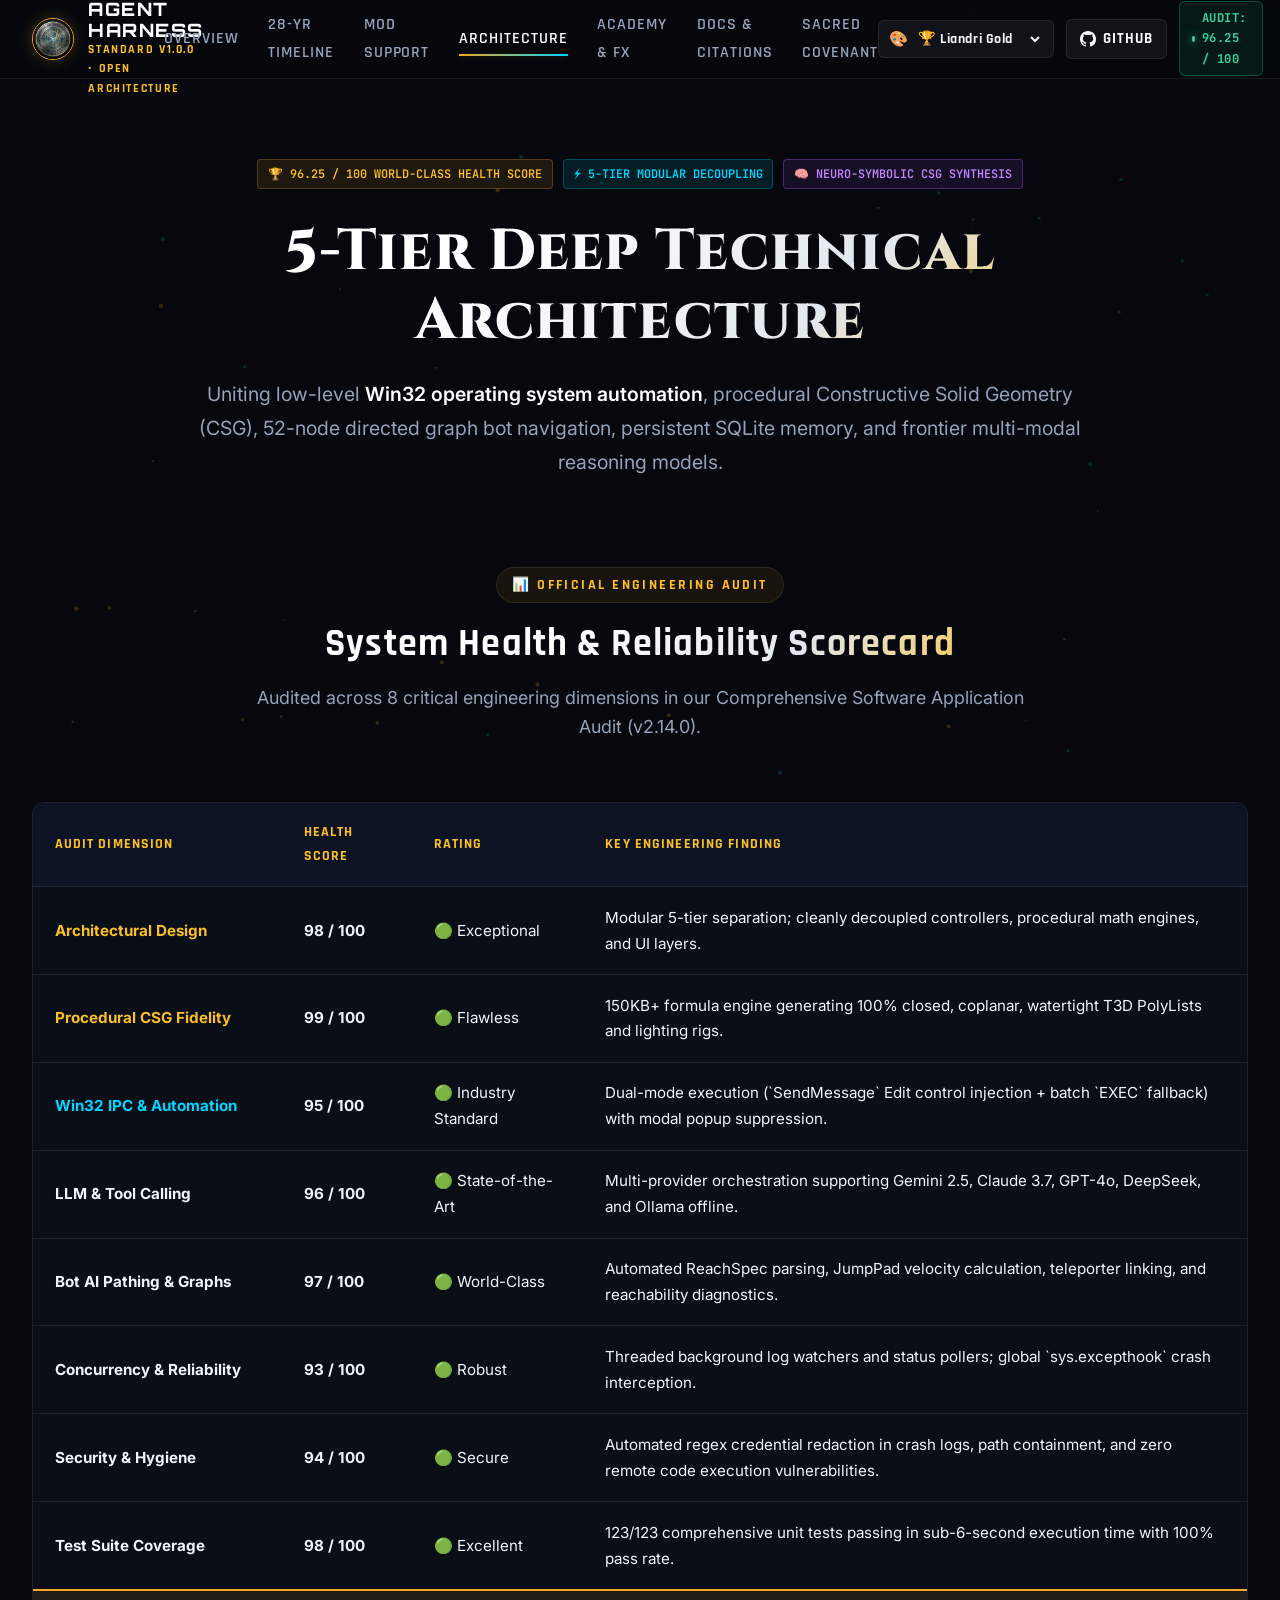
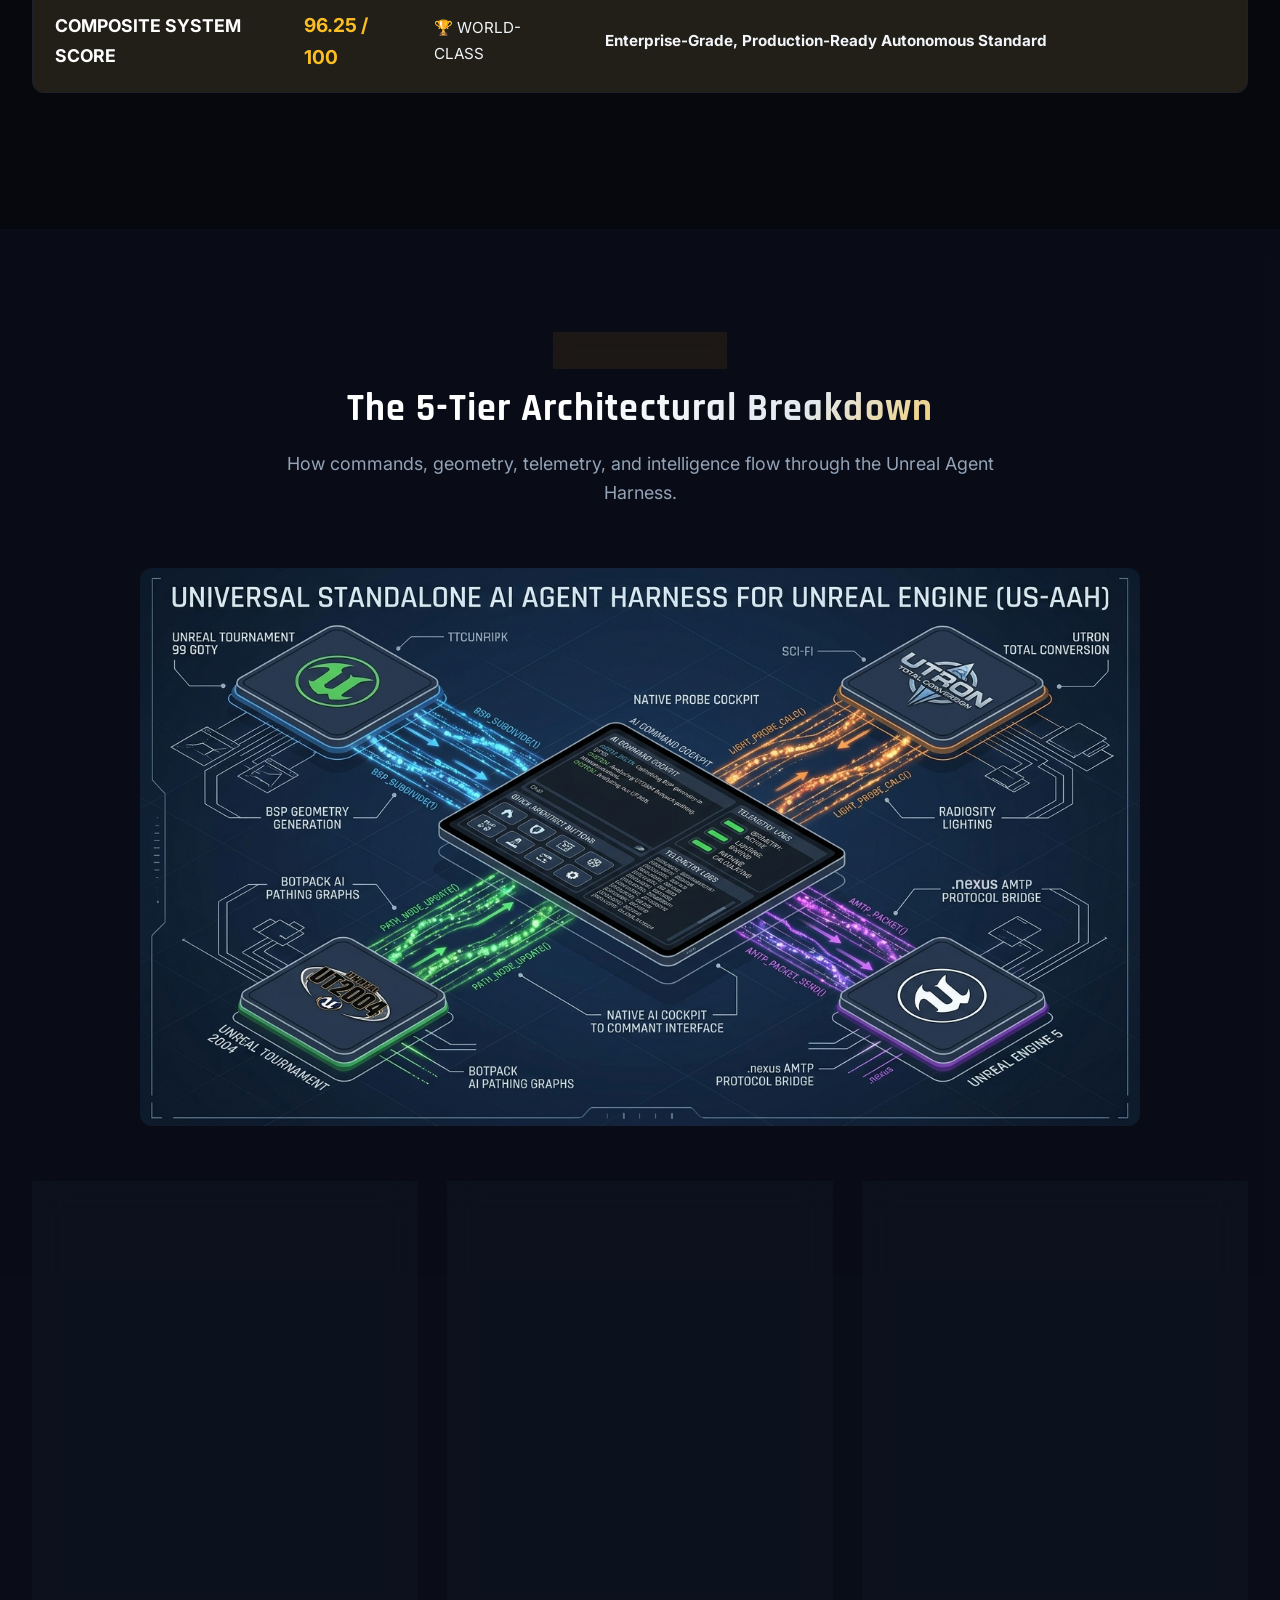
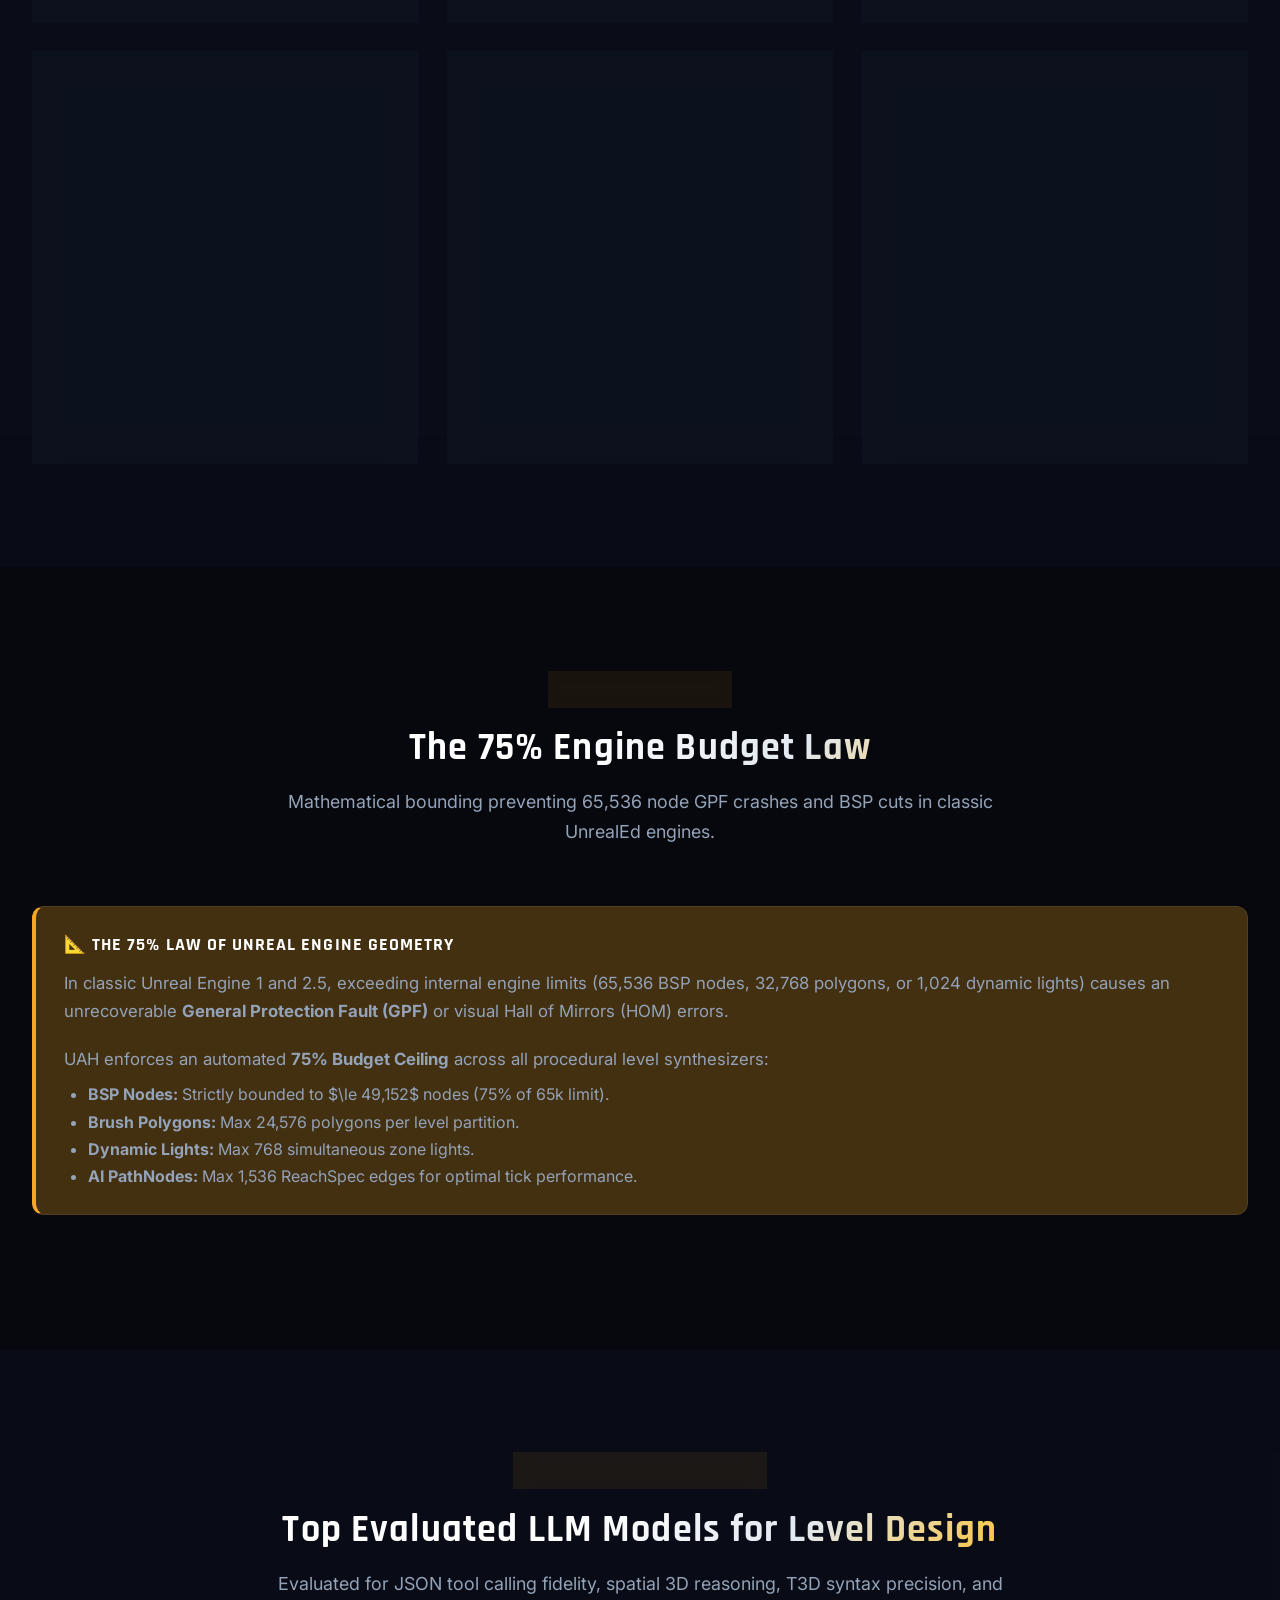
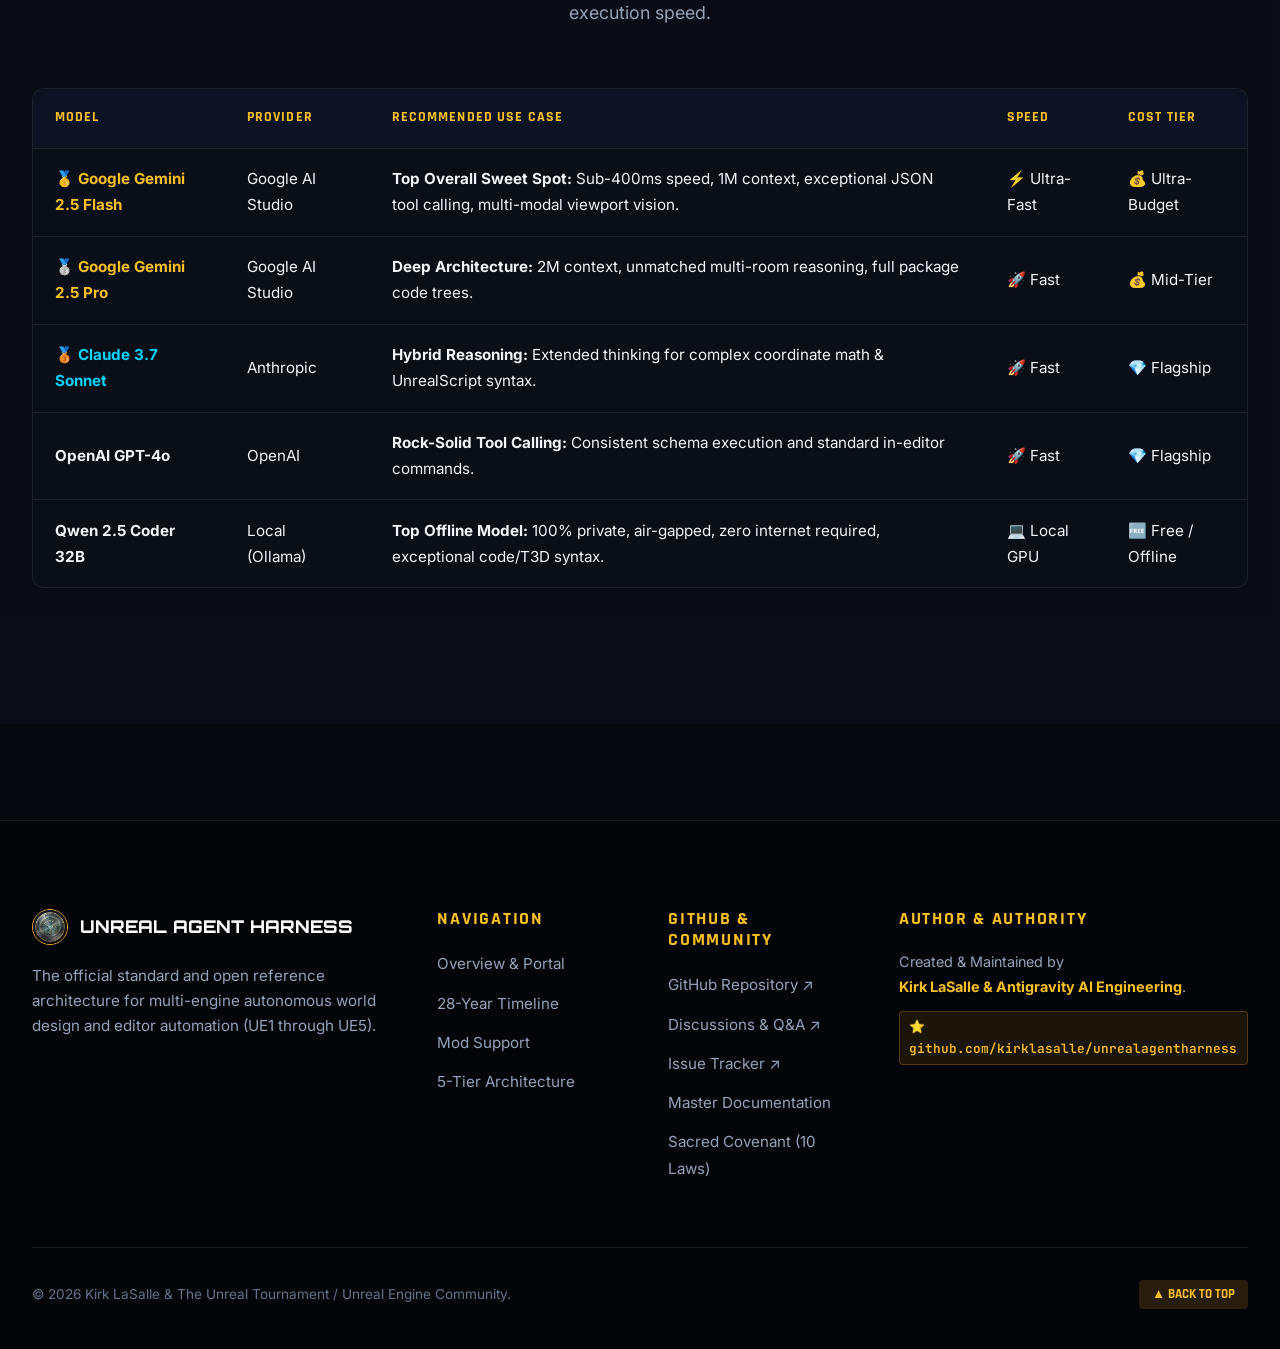
==== commit 95584962: "feat(engines): add multi-generational TOML engine profiles and update website test count to 123" ====
--- a/public_html/architecture.html
+++ b/public_html/architecture.html
@@ -149,7 +149,7 @@
               <td><strong style="color: var(--text-main);">Test Suite Coverage</strong></td>
               <td><strong>98 / 100</strong></td>
               <td>🟢 Excellent</td>
-              <td>106/106 comprehensive unit tests passing in sub-6-second execution time with 100% pass rate.</td>
+              <td>123/123 comprehensive unit tests passing in sub-6-second execution time with 100% pass rate.</td>
             </tr>
             <tr style="background: rgba(245,166,35,0.1); border-top: 2px solid var(--gold-primary);">
               <td><strong style="font-size: 1.1rem; color: #fff;">COMPOSITE SYSTEM SCORE</strong></td>
